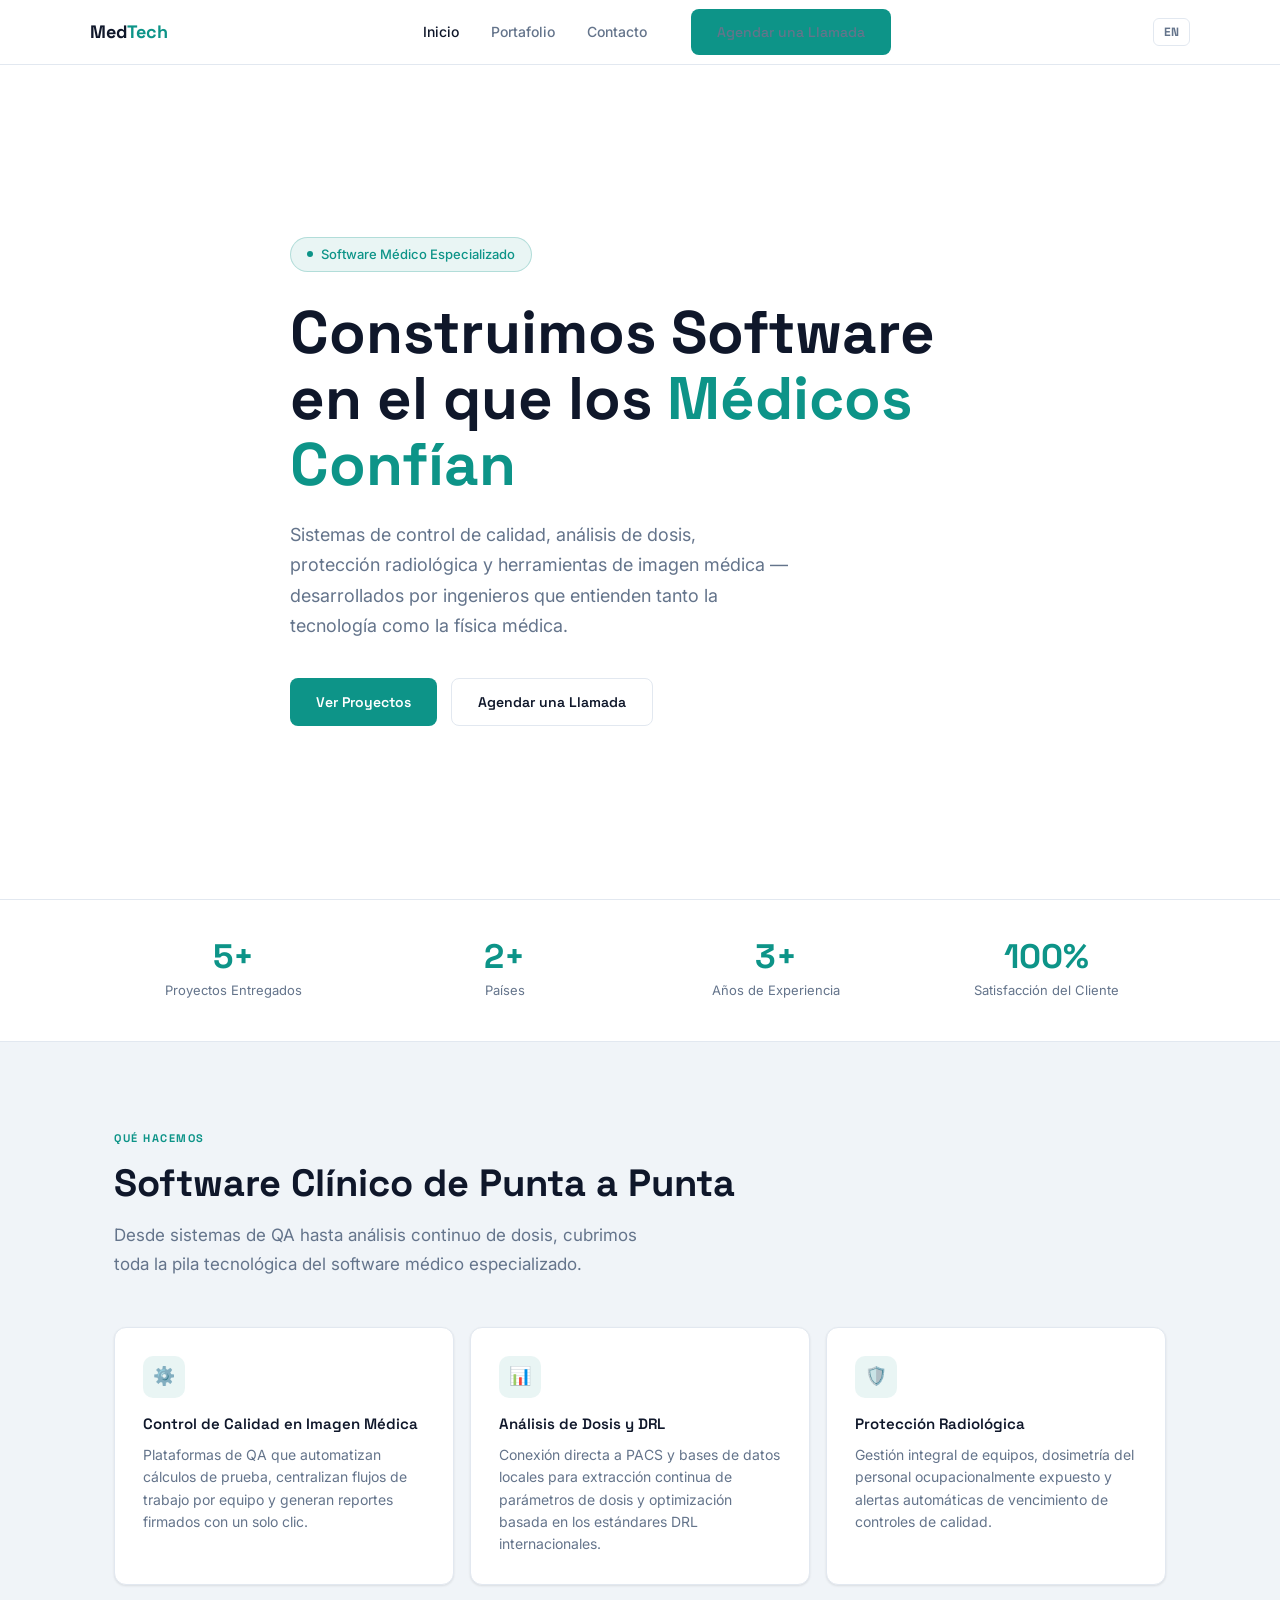
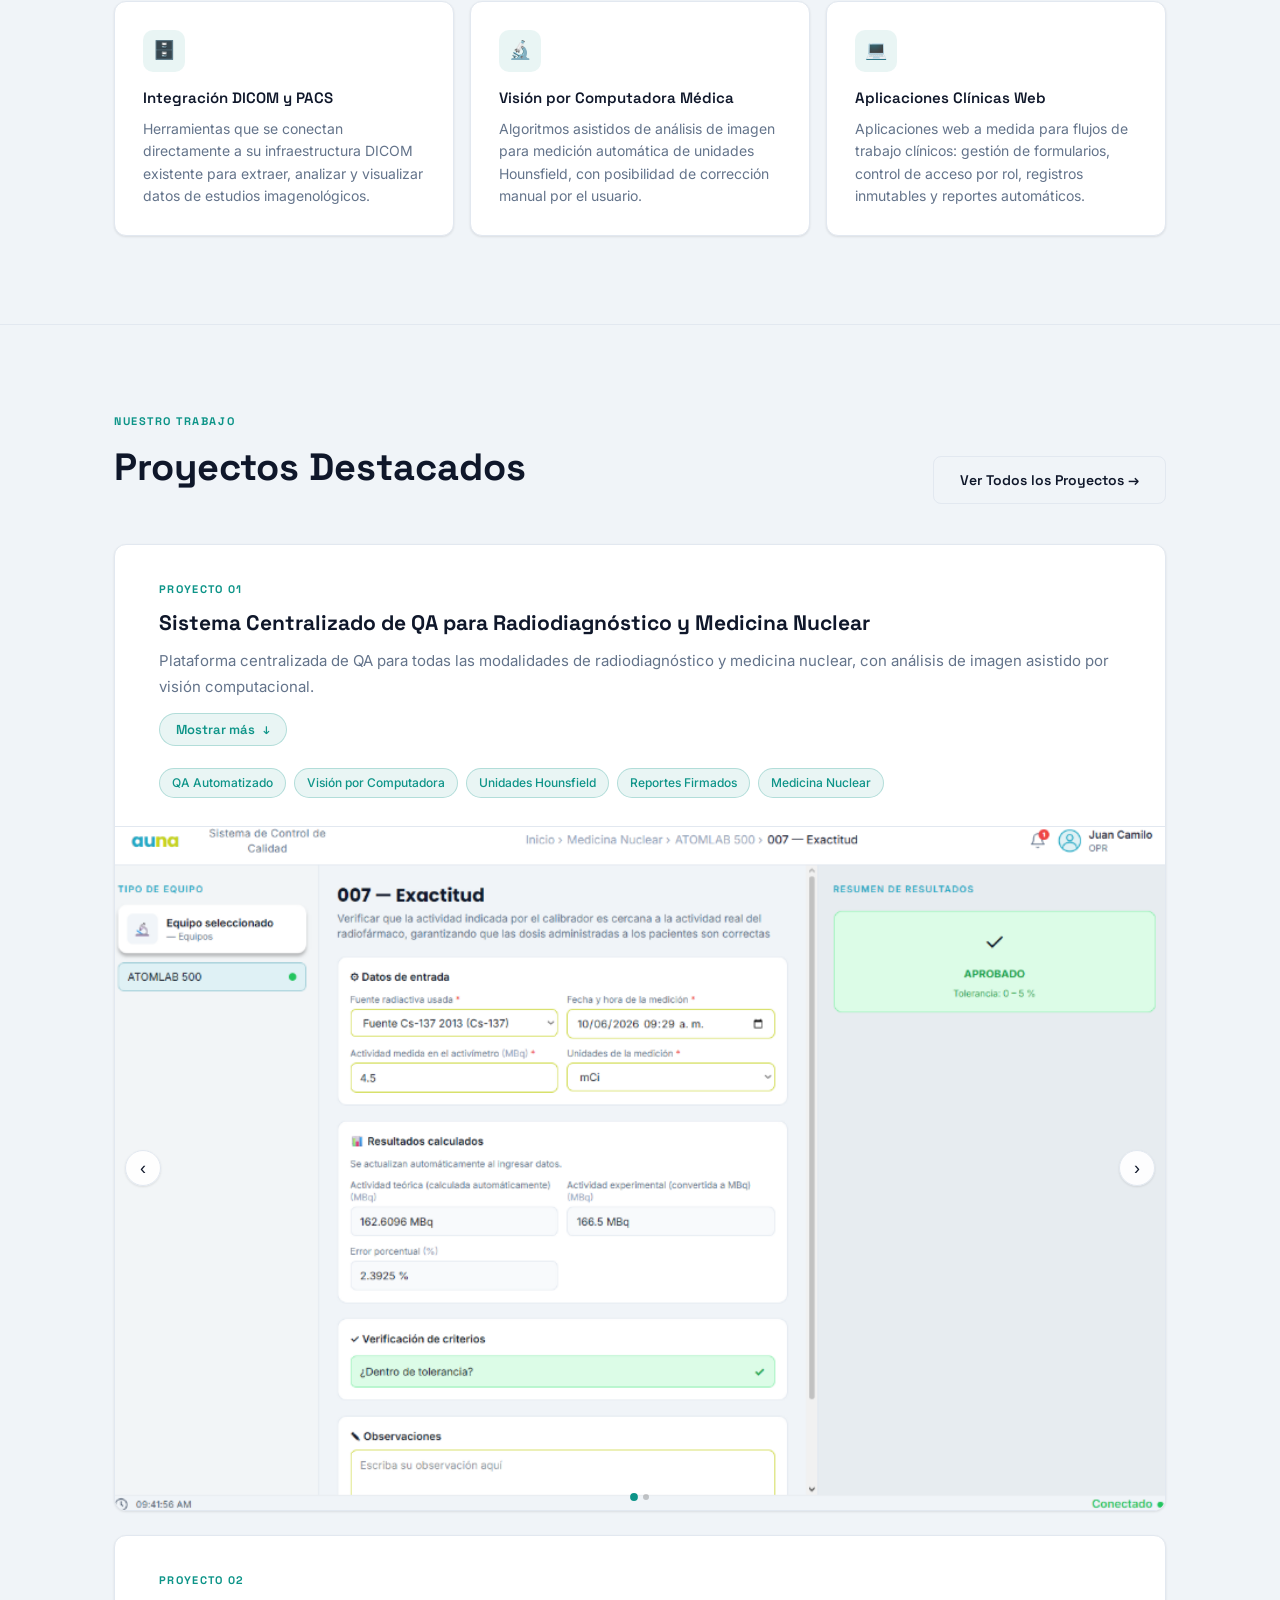
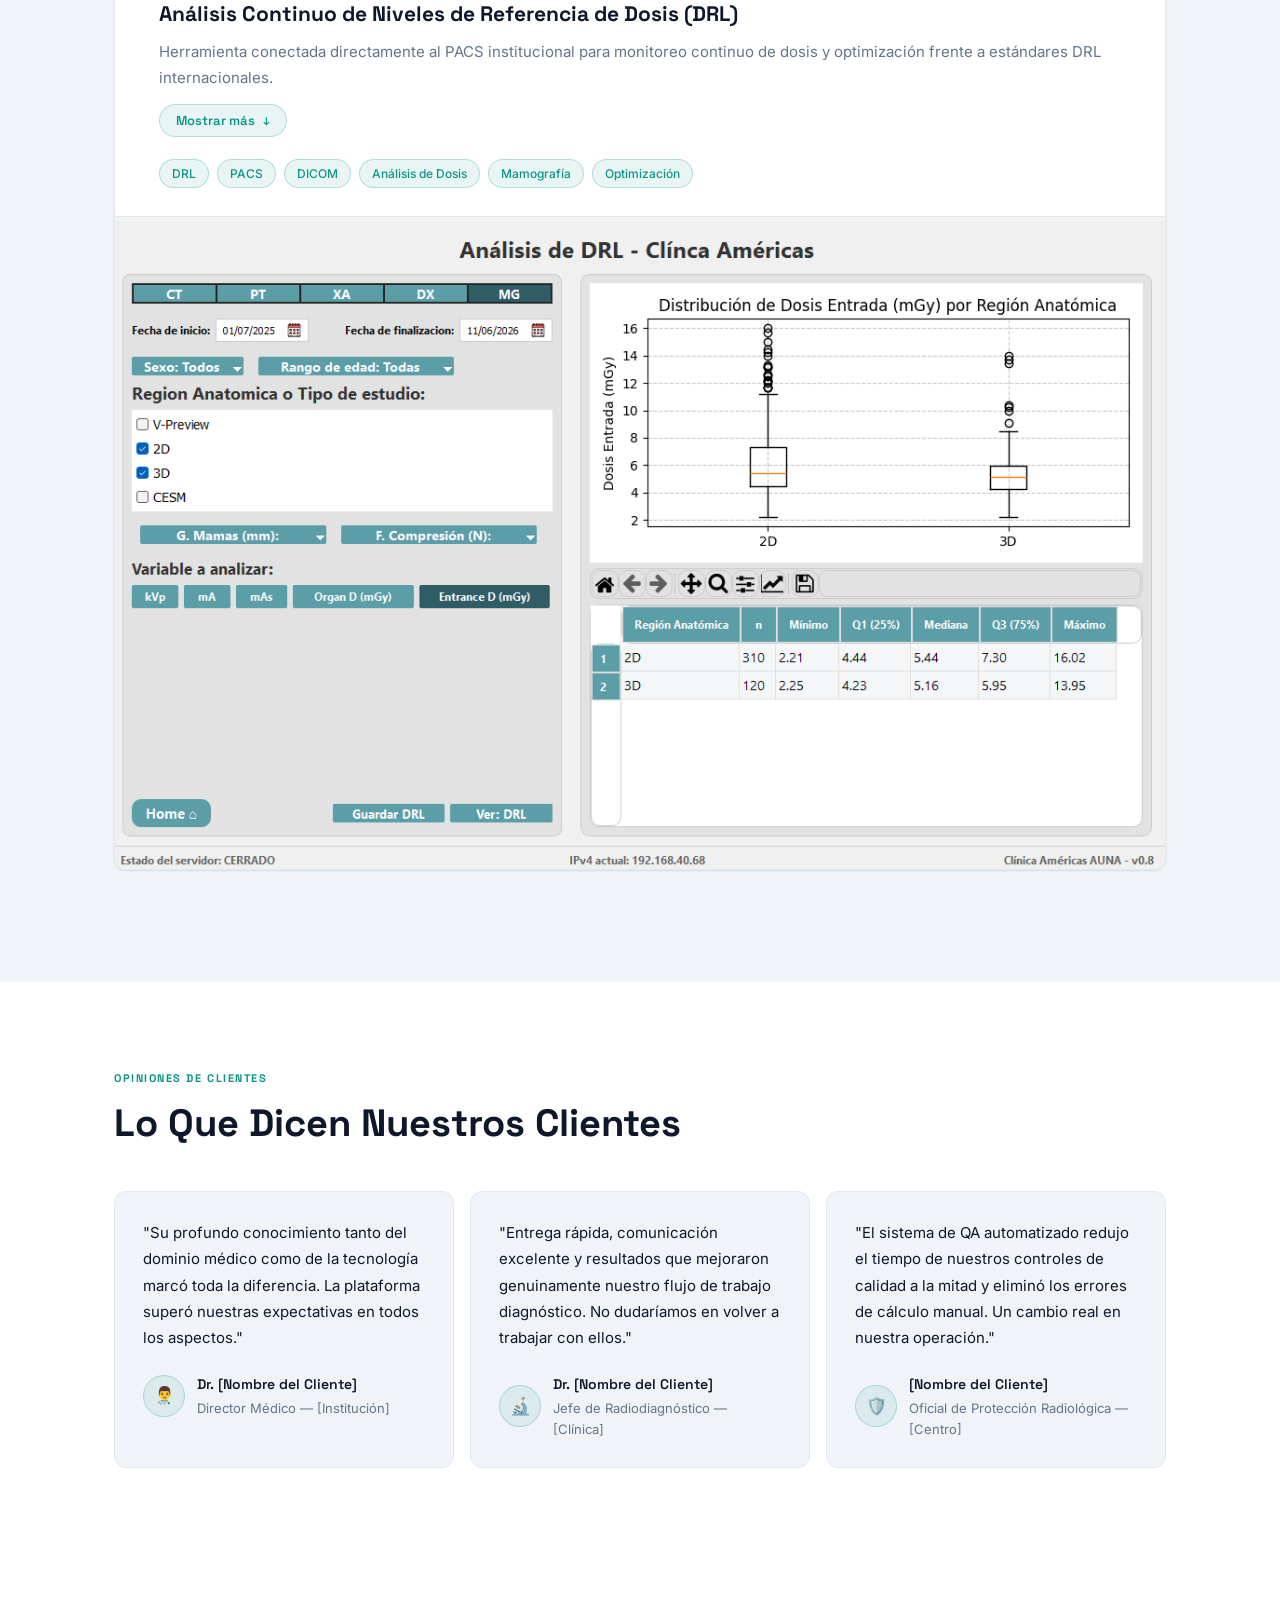
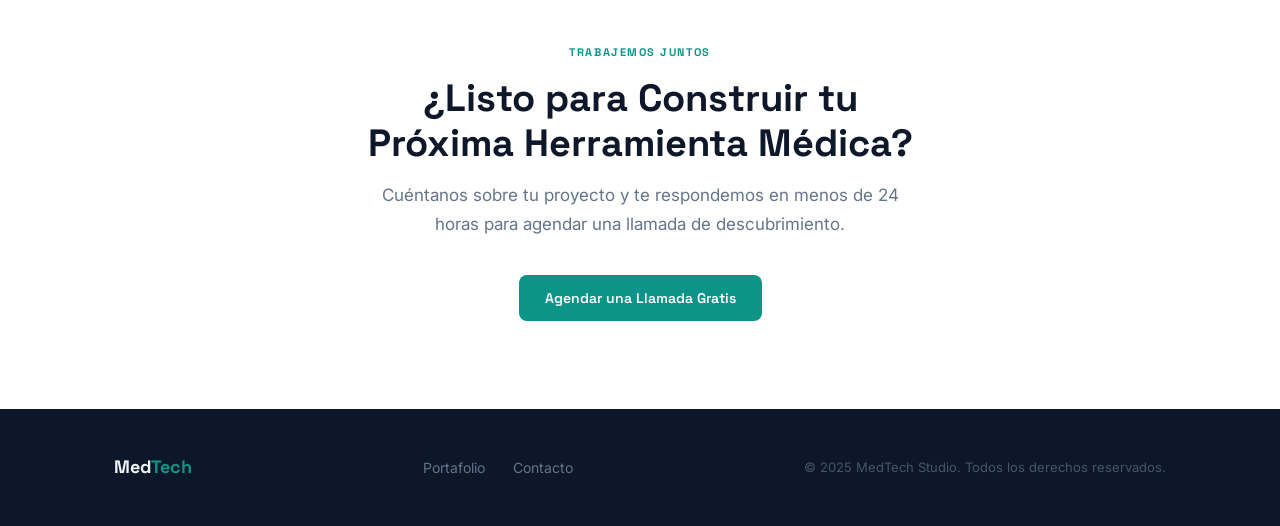
==== index.html @ e576595a "cambio de color" ====
<!DOCTYPE html>
<html lang="es">
<head>
  <meta charset="UTF-8" />
  <meta name="viewport" content="width=device-width, initial-scale=1.0" />
  <title>MedTech Studio — Software Médico Especializado</title>
  <meta name="description" content="Sistemas de QA, análisis de dosis, protección radiológica y herramientas de imagen médica a medida." />
  <link rel="stylesheet" href="css/styles.css" />
</head>
<body data-page="page.index.title">

  <!-- NAV -->
  <nav class="nav" id="nav">
    <div class="nav-inner">
      <a class="nav-logo" href="index.html">Med<span>Tech</span></a>
      <ul class="nav-links" id="navLinks">
        <li><a href="index.html" class="active" data-i18n="nav.home">Inicio</a></li>
        <li><a href="portfolio.html" data-i18n="nav.portfolio">Portafolio</a></li>
        <li><a href="contact.html" data-i18n="nav.contact">Contacto</a></li>
        <li class="nav-cta"><a href="contact.html" class="btn btn-primary" data-i18n="nav.cta">Agendar una Llamada</a></li>
      </ul>
      <button class="lang-toggle" id="langToggle">EN</button>
      <button class="hamburger" id="hamburger" aria-label="Toggle menu">
        <span></span><span></span><span></span>
      </button>
    </div>
  </nav>

  <!-- HERO -->
  <section class="hero">


    <div class="container">
      <div class="hero-content">
        <div class="hero-eyebrow" data-i18n="hero.eyebrow">Software Médico Especializado</div>
        <h1 data-i18n-html="hero.title">Construimos Software<br>en el que los <em>Médicos Confían</em></h1>
        <p class="hero-sub" data-i18n="hero.sub">Sistemas de control de calidad, análisis de dosis, protección radiológica y herramientas de imagen médica — desarrollados por ingenieros que entienden tanto la tecnología como la física médica.</p>
        <div class="hero-actions">
          <a href="portfolio.html" class="btn btn-primary" data-i18n="hero.btn1">Ver Proyectos</a>
          <a href="contact.html" class="btn btn-ghost" data-i18n="hero.btn2">Agendar una Llamada</a>
        </div>
      </div>
    </div>
  </section>

  <!-- STATS -->
  <div class="stats-bar">
    <div class="container">
      <div class="stats-grid">
        <div>
          <div class="stat-number">5+</div>
          <div class="stat-label" data-i18n="stats.projects.label">Proyectos Entregados</div>
        </div>
        <div>
          <div class="stat-number">2+</div>
          <div class="stat-label" data-i18n="stats.countries.label">Países</div>
        </div>
        <div>
          <div class="stat-number">3+</div>
          <div class="stat-label" data-i18n="stats.experience.label">Años de Experiencia</div>
        </div>
        <div>
          <div class="stat-number">100%</div>
          <div class="stat-label" data-i18n="stats.satisfaction.label">Satisfacción del Cliente</div>
        </div>
      </div>
    </div>
  </div>

  <!-- EXPERTISE -->
  <section class="section">
    <div class="container">
      <div class="section-label" data-i18n="expertise.label">Qué Hacemos</div>
      <h2 class="section-title" data-i18n="expertise.title">Software Clínico de Punta a Punta</h2>
      <p class="section-sub" data-i18n="expertise.sub">Desde sistemas de QA hasta análisis continuo de dosis, cubrimos toda la pila tecnológica del software médico especializado.</p>

      <div class="expertise-grid">
        <div class="expertise-card">
          <div class="expertise-icon">⚙️</div>
          <h3 data-i18n="exp1.title">Control de Calidad en Imagen Médica</h3>
          <p data-i18n="exp1.desc">Plataformas de QA que automatizan cálculos de prueba, centralizan flujos de trabajo por equipo y generan reportes firmados con un solo clic.</p>
        </div>
        <div class="expertise-card">
          <div class="expertise-icon">📊</div>
          <h3 data-i18n="exp2.title">Análisis de Dosis y DRL</h3>
          <p data-i18n="exp2.desc">Conexión directa a PACS y bases de datos locales para extracción continua de parámetros de dosis y optimización basada en los estándares DRL internacionales.</p>
        </div>
        <div class="expertise-card">
          <div class="expertise-icon">🛡️</div>
          <h3 data-i18n="exp3.title">Protección Radiológica</h3>
          <p data-i18n="exp3.desc">Gestión integral de equipos, dosimetría del personal ocupacionalmente expuesto y alertas automáticas de vencimiento de controles de calidad.</p>
        </div>
        <div class="expertise-card">
          <div class="expertise-icon">🗄️</div>
          <h3 data-i18n="exp4.title">Integración DICOM y PACS</h3>
          <p data-i18n="exp4.desc">Herramientas que se conectan directamente a su infraestructura DICOM existente para extraer, analizar y visualizar datos de estudios imagenológicos.</p>
        </div>
        <div class="expertise-card">
          <div class="expertise-icon">🔬</div>
          <h3 data-i18n="exp5.title">Visión por Computadora Médica</h3>
          <p data-i18n="exp5.desc">Algoritmos asistidos de análisis de imagen para medición automática de unidades Hounsfield, con posibilidad de corrección manual por el usuario.</p>
        </div>
        <div class="expertise-card">
          <div class="expertise-icon">💻</div>
          <h3 data-i18n="exp6.title">Aplicaciones Clínicas Web</h3>
          <p data-i18n="exp6.desc">Aplicaciones web a medida para flujos de trabajo clínicos: gestión de formularios, control de acceso por rol, registros inmutables y reportes automáticos.</p>
        </div>
      </div>
    </div>
  </section>

  <hr class="divider" />

  <!-- FEATURED PROJECTS -->
  <section class="section">
    <div class="container">
      <div class="projects-header">
        <div>
          <div class="section-label" data-i18n="projects.label">Nuestro Trabajo</div>
          <h2 class="section-title" data-i18n="projects.title">Proyectos Destacados</h2>
        </div>
        <a href="portfolio.html" class="btn btn-ghost" data-i18n="projects.viewAll">Ver Todos los Proyectos →</a>
      </div>

      <!-- Project 1 -->
      <div class="project-card">
        <div class="project-header">
          <div class="project-num" data-i18n="p1.num">PROYECTO 01</div>
          <h3 data-i18n="p1.title">Sistema Centralizado de QA para Radiodiagnóstico y Medicina Nuclear</h3>
          <p data-i18n="p1.short">Plataforma centralizada de QA para todas las modalidades de radiodiagnóstico y medicina nuclear.</p>
          <div class="project-expand" id="exp-h1">
            <ul class="project-bullets" data-i18n-bullets="p1.bullets"></ul>
          </div>
          <button class="expand-btn" onclick="toggleExpand('exp-h1', this)">
            <span class="btn-text">Mostrar más</span>
            <span class="arrow">↓</span>
          </button>
          <div class="project-tags" data-i18n-tags="p1.tags"></div>
        </div>
        <div class="project-img slider" id="slider-h1" data-current="0">
          <div class="slider-track">
            <img src="img/p1-a.png" alt="Sistema QA - Vista principal" />
            <img src="img/p1-b.png" alt="Sistema QA - Análisis de imagen" />
          </div>
          <button class="slider-btn slider-prev" onclick="slideMove('slider-h1', -1)">&#8249;</button>
          <button class="slider-btn slider-next" onclick="slideMove('slider-h1',  1)">&#8250;</button>
          <div class="slider-dots">
            <span class="slider-dot active" data-index="0"></span>
            <span class="slider-dot" data-index="1"></span>
          </div>
        </div>
      </div>

      <!-- Project 2 -->
      <div class="project-card">
        <div class="project-header">
          <div class="project-num" data-i18n="p2.num">PROYECTO 02</div>
          <h3 data-i18n="p2.title">Análisis Continuo de Niveles de Referencia de Dosis (DRL)</h3>
          <p data-i18n="p2.short">Herramienta conectada al PACS institucional para monitoreo continuo de dosis y optimización frente a estándares DRL internacionales.</p>
          <div class="project-expand" id="exp-h2">
            <ul class="project-bullets" data-i18n-bullets="p2.bullets"></ul>
          </div>
          <button class="expand-btn" onclick="toggleExpand('exp-h2', this)">
            <span class="btn-text">Mostrar más</span>
            <span class="arrow">↓</span>
          </button>
          <div class="project-tags" data-i18n-tags="p2.tags"></div>
        </div>
        <div class="project-img">
          <img src="img/p2-a.png" alt="Análisis DRL" />
        </div>
      </div>

    </div>
  </section>

  <!-- TESTIMONIALS -->
  <section class="section testimonials">
    <div class="container">
      <div class="section-label" data-i18n="testimonials.label">Opiniones de Clientes</div>
      <h2 class="section-title" data-i18n="testimonials.title">Lo Que Dicen Nuestros Clientes</h2>

      <div class="testimonials-grid">
        <div class="testimonial-card">
          <p class="testimonial-quote" data-i18n="t1.quote">"Su profundo conocimiento tanto del dominio médico como de la tecnología marcó toda la diferencia."</p>
          <div class="testimonial-author">
            <div class="author-avatar">👨‍⚕️</div>
            <div>
              <div class="author-name" data-i18n="t1.name">Dr. [Nombre del Cliente]</div>
              <div class="author-role" data-i18n="t1.role">Director Médico — [Institución]</div>
            </div>
          </div>
        </div>
        <div class="testimonial-card">
          <p class="testimonial-quote" data-i18n="t2.quote">"Entrega rápida, comunicación excelente y resultados que mejoraron genuinamente nuestro flujo de trabajo."</p>
          <div class="testimonial-author">
            <div class="author-avatar">🔬</div>
            <div>
              <div class="author-name" data-i18n="t2.name">Dr. [Nombre del Cliente]</div>
              <div class="author-role" data-i18n="t2.role">Jefe de Radiodiagnóstico — [Clínica]</div>
            </div>
          </div>
        </div>
        <div class="testimonial-card">
          <p class="testimonial-quote" data-i18n="t3.quote">"El sistema de QA automatizado redujo el tiempo de nuestros controles de calidad a la mitad."</p>
          <div class="testimonial-author">
            <div class="author-avatar">🛡️</div>
            <div>
              <div class="author-name" data-i18n="t3.name">[Nombre del Cliente]</div>
              <div class="author-role" data-i18n="t3.role">Oficial de Protección Radiológica — [Centro]</div>
            </div>
          </div>
        </div>
      </div>
    </div>
  </section>

  <!-- CTA -->
  <section class="section cta-section">
    <div class="container">
      <div class="section-label" data-i18n="cta.label">Trabajemos Juntos</div>
      <h2 class="section-title" data-i18n="cta.title">¿Listo para Construir tu Próxima Herramienta Médica?</h2>
      <p class="section-sub" data-i18n="cta.sub">Cuéntanos sobre tu proyecto y te respondemos en menos de 24 horas.</p>
      <a href="contact.html" class="btn btn-primary" data-i18n="cta.btn">Agendar una Llamada Gratis</a>
    </div>
  </section>

  <!-- FOOTER -->
  <footer class="footer">
    <div class="container">
      <div class="footer-inner">
        <span class="nav-logo">Med<span style="color:var(--accent)">Tech</span></span>
        <ul class="footer-links">
          <li><a href="portfolio.html" data-i18n="nav.portfolio">Portafolio</a></li>
          <li><a href="contact.html" data-i18n="nav.contact">Contacto</a></li>
        </ul>
        <p class="footer-copy" data-i18n="footer.copy">© 2025 MedTech Studio. Todos los derechos reservados.</p>
      </div>
    </div>
  </footer>

  <script src="js/translations.js"></script>
  <script src="js/main.js"></script>
</body>
</html>
---- css/styles.css ----
@import url('https://fonts.googleapis.com/css2?family=Space+Grotesk:wght@400;500;600;700&family=Inter:wght@400;500&display=swap');

:root {
  --bg:           #F0F4F8;
  --bg-card:      #FFFFFF;
  --border:       #E2E8F0;
  --accent:       #0D9488;
  --accent-hover: #0F766E;
  --accent-dim:   rgba(13, 148, 136, 0.09);
  --accent-bdr:   rgba(13, 148, 136, 0.25);
  --text:         #0F172A;
  --muted:        #64748B;
  --white:        #FFFFFF;
  --font-display: 'Space Grotesk', sans-serif;
  --font-body:    'Inter', sans-serif;
  --radius:       12px;
  --transition:   0.22s ease;
  --shadow-sm:    0 1px 3px rgba(0,0,0,0.06), 0 1px 2px rgba(0,0,0,0.04);
  --shadow:       0 4px 16px rgba(0,0,0,0.08);
}

*, *::before, *::after { box-sizing: border-box; margin: 0; padding: 0; }
html { scroll-behavior: smooth; }
body { background: var(--bg); color: var(--text); font-family: var(--font-body); font-size: 16px; line-height: 1.6; -webkit-font-smoothing: antialiased; }
img { max-width: 100%; display: block; }
a { color: inherit; text-decoration: none; }

.container { max-width: 1100px; margin: 0 auto; padding: 0 24px; }
.section { padding: 88px 0; }
.section-label { font-family: var(--font-display); font-size: 11px; font-weight: 700; letter-spacing: 0.14em; text-transform: uppercase; color: var(--accent); margin-bottom: 14px; }
.section-title { font-family: var(--font-display); font-size: clamp(26px, 4vw, 38px); font-weight: 700; line-height: 1.2; margin-bottom: 14px; color: var(--text); }
.section-sub { color: var(--muted); font-size: 17px; max-width: 560px; line-height: 1.7; }
.divider { border: none; border-top: 1px solid var(--border); }

.btn { display: inline-flex; align-items: center; gap: 8px; padding: 12px 26px; border-radius: 8px; font-family: var(--font-display); font-size: 14px; font-weight: 600; cursor: pointer; transition: var(--transition); border: none; }
.btn-primary { background: var(--accent); color: #fff; }
.btn-primary:hover { background: var(--accent-hover); }
.btn-ghost { background: transparent; color: var(--text); border: 1.5px solid var(--border); }
.btn-ghost:hover { border-color: var(--accent); color: var(--accent); }

.nav { position: fixed; top: 0; left: 0; right: 0; z-index: 100; background: rgba(255,255,255,0.97); border-bottom: 1px solid var(--border); backdrop-filter: blur(8px); padding: 0 24px; }
.nav-inner { max-width: 1100px; margin: 0 auto; display: flex; align-items: center; justify-content: space-between; height: 64px; }
.nav-logo { font-family: var(--font-display); font-size: 18px; font-weight: 700; color: var(--text); }
.nav-logo span { color: var(--accent); }
.nav-links { display: flex; align-items: center; gap: 32px; list-style: none; }
.nav-links a { font-size: 14px; font-weight: 500; color: var(--muted); transition: var(--transition); }
.nav-links a:hover, .nav-links a.active { color: var(--text); }
.nav-cta { margin-left: 12px; }

.lang-toggle { background: transparent; border: 1.5px solid var(--border); color: var(--muted); padding: 5px 10px; border-radius: 6px; font-family: var(--font-display); font-size: 12px; font-weight: 700; cursor: pointer; transition: var(--transition); margin-left: 8px; }
.lang-toggle:hover { border-color: var(--accent); color: var(--accent); }

.hamburger { display: none; flex-direction: column; gap: 5px; background: none; border: none; cursor: pointer; padding: 4px; }
.hamburger span { display: block; width: 24px; height: 2px; background: var(--text); border-radius: 2px; transition: var(--transition); }

.hero { min-height: 100vh; display: flex; align-items: center; background: var(--white); padding-top: 64px; border-bottom: 1px solid var(--border); }
.hero-content { max-width: 700px; }
.hero-eyebrow { display: inline-flex; align-items: center; gap: 8px; background: var(--accent-dim); border: 1px solid var(--accent-bdr); border-radius: 100px; padding: 6px 16px; font-size: 13px; font-weight: 500; color: var(--accent); margin-bottom: 28px; }
.hero-eyebrow::before { content: ''; width: 6px; height: 6px; background: var(--accent); border-radius: 50%; }
.hero h1 { font-family: var(--font-display); font-size: clamp(36px, 5.5vw, 60px); font-weight: 700; line-height: 1.1; margin-bottom: 22px; color: var(--text); }
.hero h1 em { font-style: normal; color: var(--accent); }
.hero-sub { font-size: 18px; color: var(--muted); margin-bottom: 36px; max-width: 500px; line-height: 1.7; }
.hero-actions { display: flex; gap: 14px; flex-wrap: wrap; }

.stats-bar { background: var(--white); border-bottom: 1px solid var(--border); padding: 40px 0; }
.stats-grid { display: grid; grid-template-columns: repeat(auto-fit, minmax(160px, 1fr)); gap: 32px; text-align: center; }
.stat-number { font-family: var(--font-display); font-size: 34px; font-weight: 700; color: var(--accent); line-height: 1; margin-bottom: 6px; }
.stat-label { font-size: 13px; color: var(--muted); }

.expertise-grid { display: grid; grid-template-columns: repeat(auto-fit, minmax(256px, 1fr)); gap: 16px; margin-top: 48px; }
.expertise-card { background: var(--bg-card); border: 1px solid var(--border); border-radius: var(--radius); padding: 28px; box-shadow: var(--shadow-sm); transition: var(--transition); }
.expertise-card:hover { box-shadow: var(--shadow); transform: translateY(-2px); }
.expertise-icon { width: 42px; height: 42px; background: var(--accent-dim); border-radius: 10px; display: flex; align-items: center; justify-content: center; font-size: 18px; margin-bottom: 14px; }
.expertise-card h3 { font-family: var(--font-display); font-size: 15px; font-weight: 600; margin-bottom: 8px; color: var(--text); }
.expertise-card p { font-size: 14px; color: var(--muted); line-height: 1.6; }

.projects-header { display: flex; justify-content: space-between; align-items: flex-end; margin-bottom: 40px; gap: 24px; flex-wrap: wrap; }

.project-card { background: var(--bg-card); border: 1px solid var(--border); border-radius: var(--radius); overflow: hidden; margin-bottom: 24px; display: flex; flex-direction: column; box-shadow: var(--shadow-sm); transition: box-shadow var(--transition); }
.project-card:hover { box-shadow: var(--shadow); }
.project-header { padding: 36px 44px 28px; }
.project-num { font-family: var(--font-display); font-size: 11px; font-weight: 700; letter-spacing: 0.12em; text-transform: uppercase; color: var(--accent); margin-bottom: 10px; }
.project-header h3 { font-family: var(--font-display); font-size: 21px; font-weight: 700; margin-bottom: 12px; line-height: 1.3; color: var(--text); }
.project-header > p { color: var(--muted); font-size: 15px; line-height: 1.7; }

.project-expand { max-height: 0; overflow: hidden; transition: max-height 0.45s ease; }
.project-expand.open { max-height: 700px; }
.project-bullets { list-style: none; padding: 0; margin: 14px 0 6px; }
.project-bullets li { display: flex; gap: 12px; align-items: flex-start; font-size: 14px; color: var(--muted); padding: 9px 0; border-bottom: 1px solid var(--border); line-height: 1.55; }
.project-bullets li:last-child { border-bottom: none; }
.project-bullets li::before { content: '→'; color: var(--accent); flex-shrink: 0; margin-top: 2px; font-size: 12px; }
.expand-btn { display: inline-flex; align-items: center; gap: 8px; background: var(--accent-dim); border: 1px solid var(--accent-bdr); color: var(--accent); font-family: var(--font-display); font-size: 13px; font-weight: 600; cursor: pointer; padding: 7px 16px; border-radius: 100px; margin: 14px 0 18px; transition: var(--transition); }
.expand-btn:hover { background: rgba(13,148,136,0.15); border-color: rgba(13,148,136,0.4); }
.expand-btn .arrow { display: inline-block; transition: transform 0.3s ease; font-size: 11px; }
.expand-btn.open .arrow { transform: rotate(180deg); }

.project-img { width: 100%; background: var(--bg); border-top: 1px solid var(--border); overflow: hidden; position: relative; }
.project-img > img { width: 100%; height: auto; display: block; object-fit: contain; }

.project-tags { display: flex; flex-wrap: wrap; gap: 8px; margin-top: 4px; }
.tag { background: var(--accent-dim); border: 1px solid var(--accent-bdr); color: var(--accent); font-size: 12px; font-weight: 500; padding: 4px 12px; border-radius: 100px; }

.testimonials { background: var(--white); }
.testimonials-grid { display: grid; grid-template-columns: repeat(auto-fit, minmax(290px, 1fr)); gap: 16px; margin-top: 44px; }
.testimonial-card { background: var(--bg); border: 1px solid var(--border); border-radius: var(--radius); padding: 28px; }
.testimonial-quote { font-size: 15px; color: var(--text); line-height: 1.75; margin-bottom: 22px; }
.testimonial-author { display: flex; align-items: center; gap: 12px; }
.author-avatar { width: 42px; height: 42px; border-radius: 50%; background: var(--accent-dim); border: 1px solid var(--accent-bdr); display: flex; align-items: center; justify-content: center; font-size: 17px; flex-shrink: 0; }
.author-name { font-family: var(--font-display); font-size: 14px; font-weight: 600; color: var(--text); margin-bottom: 2px; }
.author-role { font-size: 13px; color: var(--muted); }

.cta-section { text-align: center; background: var(--white); }
.cta-section .section-title { max-width: 580px; margin: 0 auto 14px; }
.cta-section .section-sub { margin: 0 auto 36px; }

.page-hero { background: var(--white); padding: 128px 0 60px; border-bottom: 1px solid var(--border); }

.footer { background: #0C1829; padding: 44px 0; }
.footer-inner { display: flex; justify-content: space-between; align-items: center; flex-wrap: wrap; gap: 16px; }
.footer .nav-logo { color: #F1F5F9; }
.footer .nav-logo span { color: #2DD4BF; }
.footer-links { display: flex; gap: 28px; list-style: none; }
.footer-links a { font-size: 14px; color: #64748B; transition: var(--transition); }
.footer-links a:hover { color: #CBD5E1; }
.footer-copy { font-size: 13px; color: #475569; }

.contact-grid { display: grid; grid-template-columns: 1fr 1fr; gap: 64px; align-items: start; margin-top: 56px; }
.contact-info h2 { font-family: var(--font-display); font-size: 24px; font-weight: 700; margin-bottom: 12px; color: var(--text); }
.contact-info p { color: var(--muted); line-height: 1.75; margin-bottom: 36px; }
.contact-detail { display: flex; align-items: center; gap: 14px; margin-bottom: 18px; }
.contact-detail-icon { width: 40px; height: 40px; background: var(--accent-dim); border-radius: 8px; display: flex; align-items: center; justify-content: center; font-size: 17px; flex-shrink: 0; }
.contact-detail-text small { display: block; font-size: 12px; color: var(--muted); }
.contact-detail-text span { font-size: 15px; color: var(--text); }
.contact-form { background: var(--bg-card); border: 1px solid var(--border); border-radius: var(--radius); padding: 36px; box-shadow: var(--shadow-sm); }
.form-group { margin-bottom: 20px; }
.form-group label { display: block; font-size: 13px; font-weight: 500; color: var(--muted); margin-bottom: 6px; }
.form-group input, .form-group textarea, .form-group select { width: 100%; background: var(--bg); border: 1.5px solid var(--border); border-radius: 8px; padding: 10px 14px; color: var(--text); font-family: var(--font-body); font-size: 15px; outline: none; transition: var(--transition); }
.form-group input:focus, .form-group textarea:focus, .form-group select:focus { border-color: var(--accent); background: var(--white); box-shadow: 0 0 0 3px rgba(13,148,136,0.1); }
.form-group textarea { resize: vertical; min-height: 120px; }

.slider { position: relative; overflow: hidden; }
.slider-track { display: flex; transition: transform 0.4s ease; }
.slider-track img { min-width: 100%; flex-shrink: 0; width: 100%; height: auto; object-fit: contain; display: block; }
.slider-btn { position: absolute; top: 50%; transform: translateY(-50%); background: rgba(255,255,255,0.92); border: 1px solid var(--border); color: var(--text); width: 36px; height: 36px; border-radius: 50%; font-size: 18px; cursor: pointer; z-index: 2; display: flex; align-items: center; justify-content: center; transition: var(--transition); box-shadow: var(--shadow-sm); line-height: 1; padding: 0; }
.slider-btn:hover { background: var(--accent); color: #fff; border-color: var(--accent); }
.slider-prev { left: 10px; }
.slider-next { right: 10px; }
.slider-dots { position: absolute; bottom: 10px; left: 50%; transform: translateX(-50%); display: flex; gap: 6px; z-index: 2; }
.slider-dot { width: 6px; height: 6px; background: rgba(0,0,0,0.2); border-radius: 50%; cursor: pointer; transition: var(--transition); }
.slider-dot.active { background: var(--accent); transform: scale(1.3); }

@media (max-width: 768px) {
  .nav-links, .nav-cta { display: none; }
  .hamburger { display: flex; }
  .nav-links.open { display: flex; flex-direction: column; position: fixed; inset: 64px 0 0; background: var(--white); padding: 28px 24px; gap: 22px; align-items: flex-start; border-top: 1px solid var(--border); }
  .nav-links.open .nav-cta { display: flex; }
  .hero h1 { font-size: 34px; }
  .project-header { padding: 24px 20px 20px; }
  .contact-grid { grid-template-columns: 1fr; gap: 36px; }
}

@media (prefers-reduced-motion: reduce) { * { transition: none !important; } }
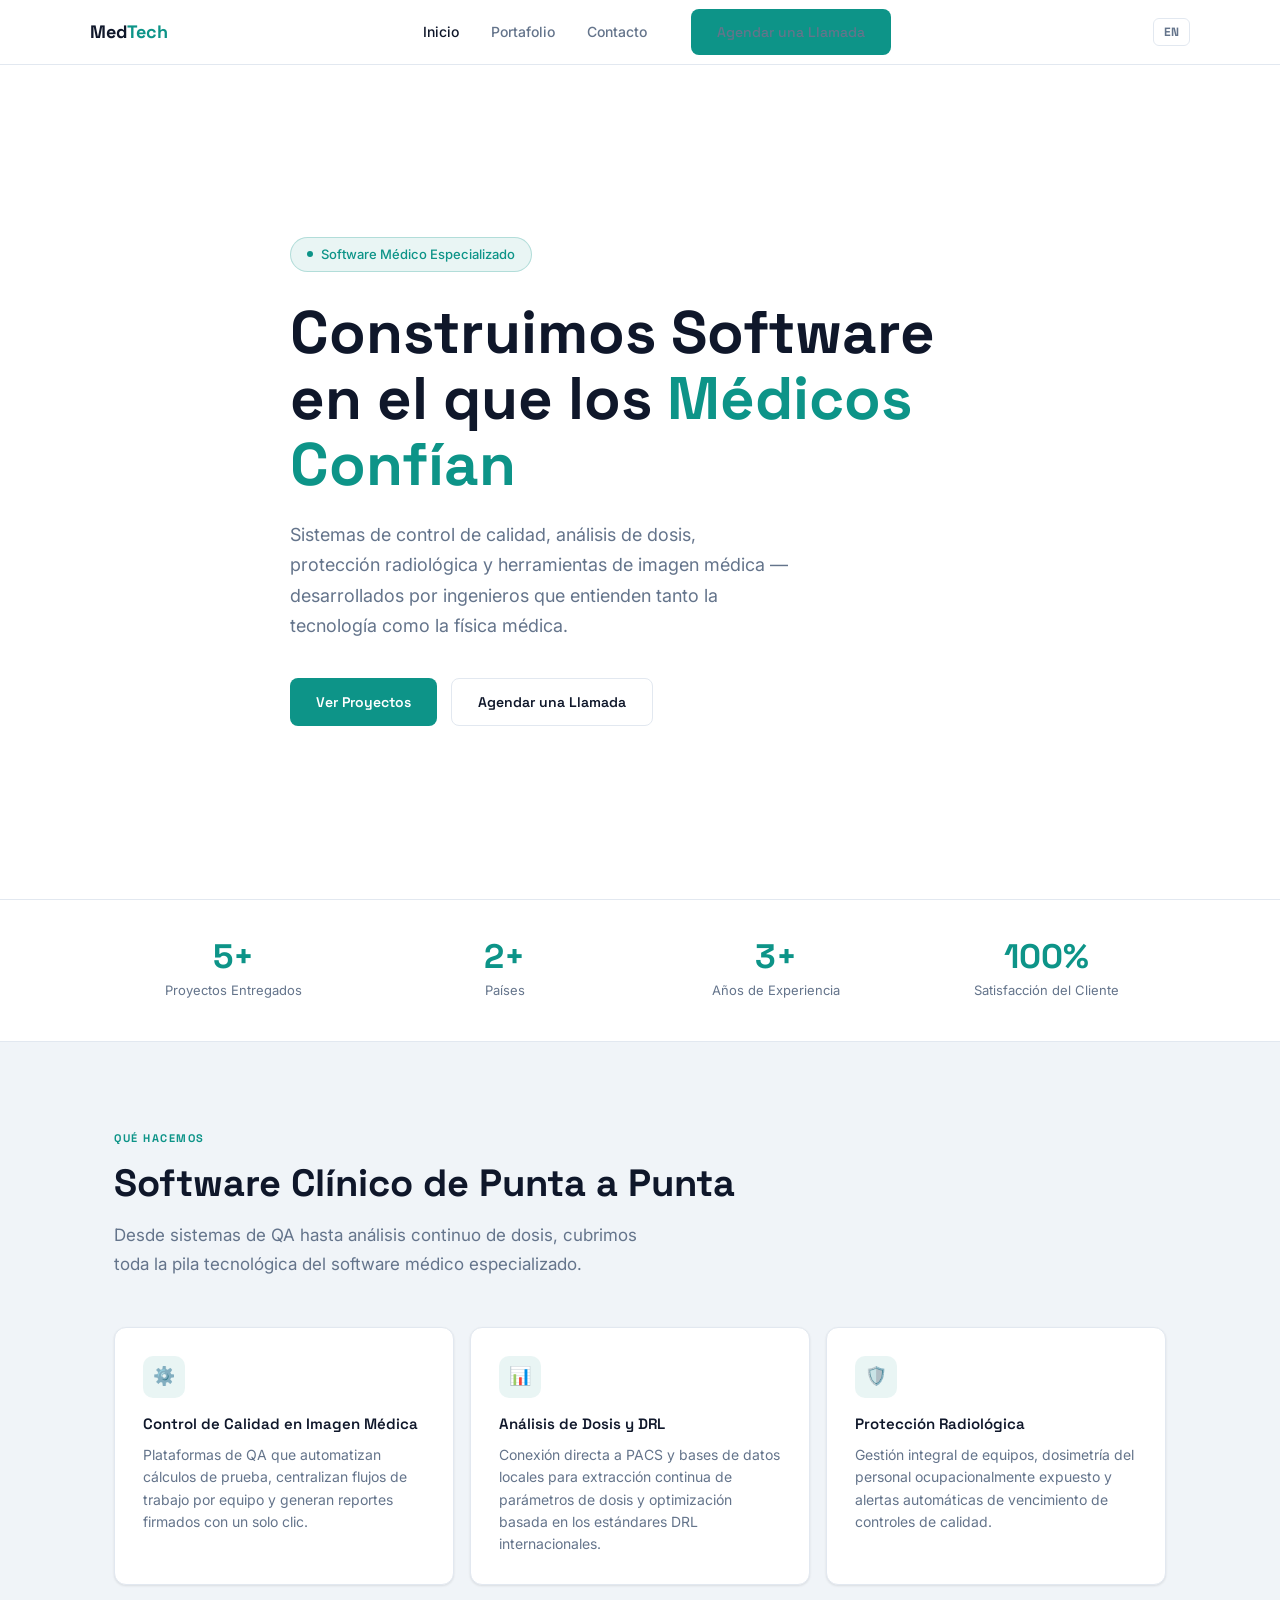
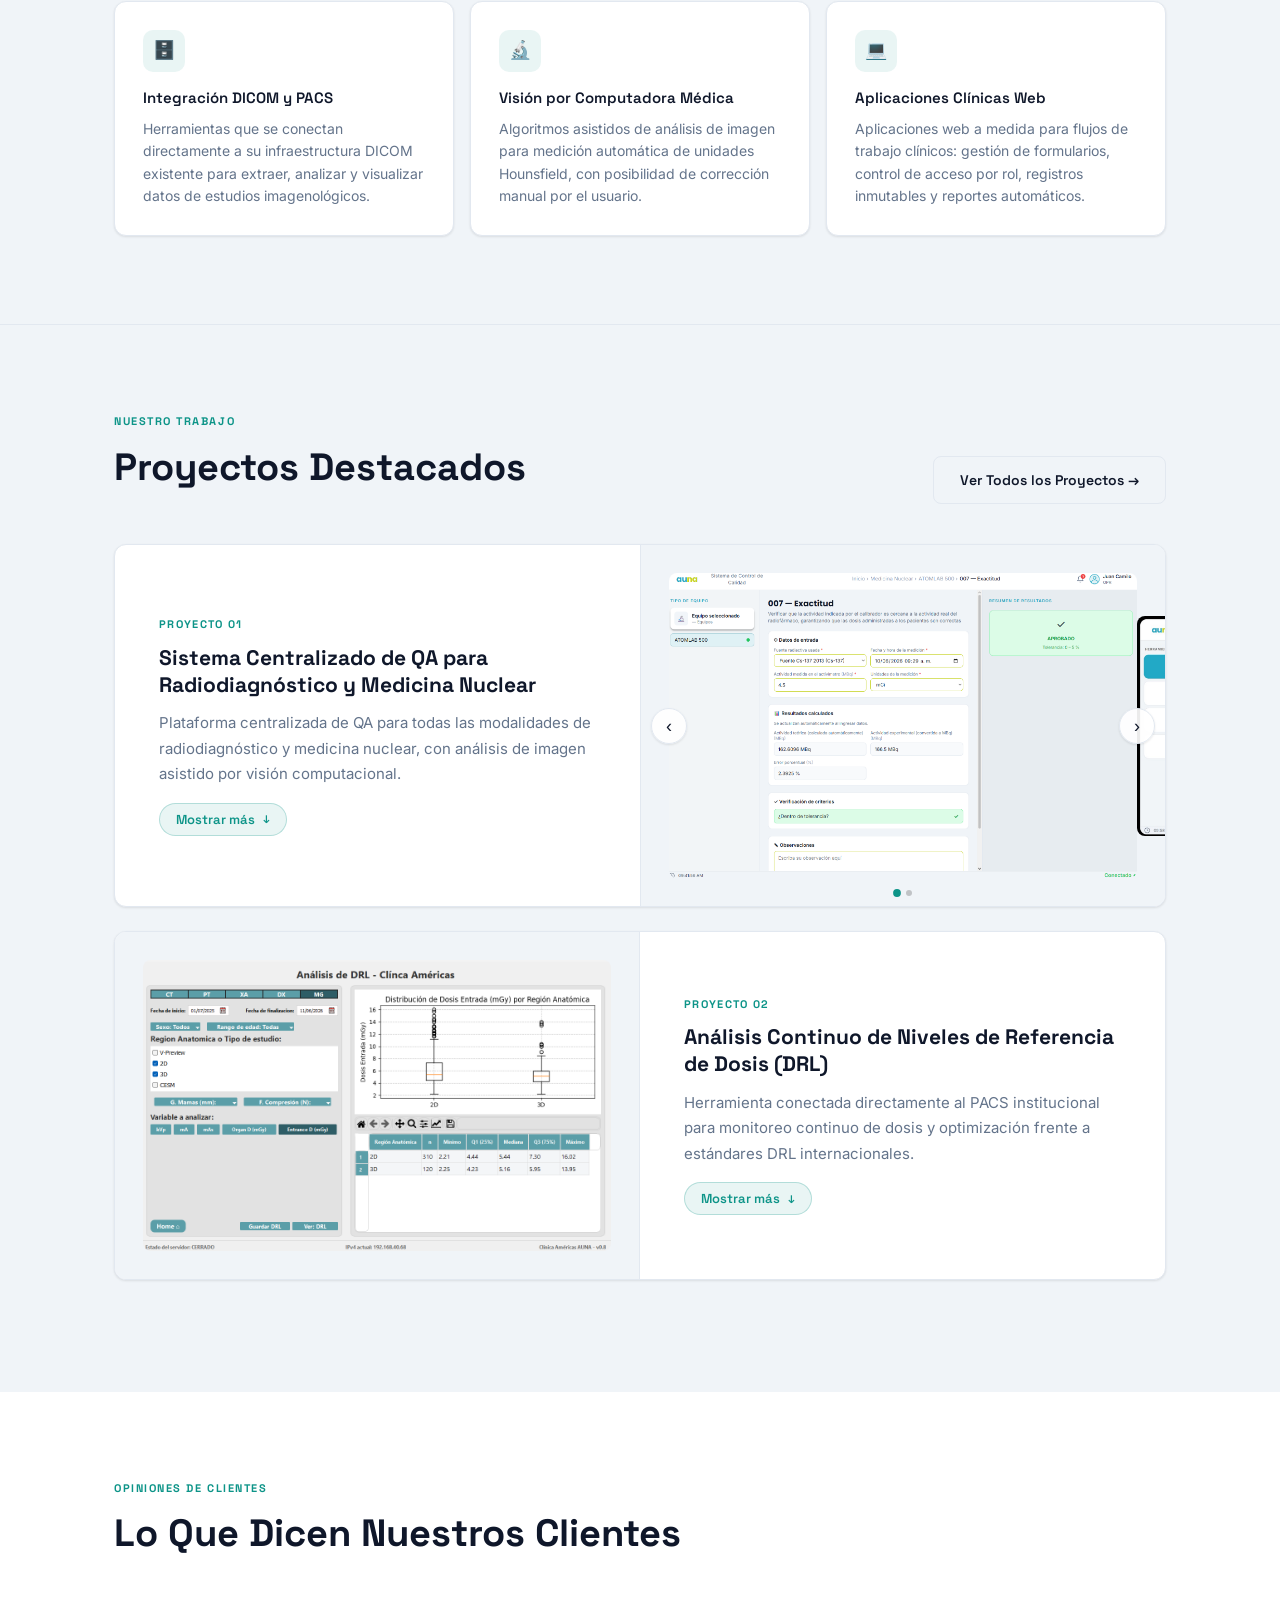
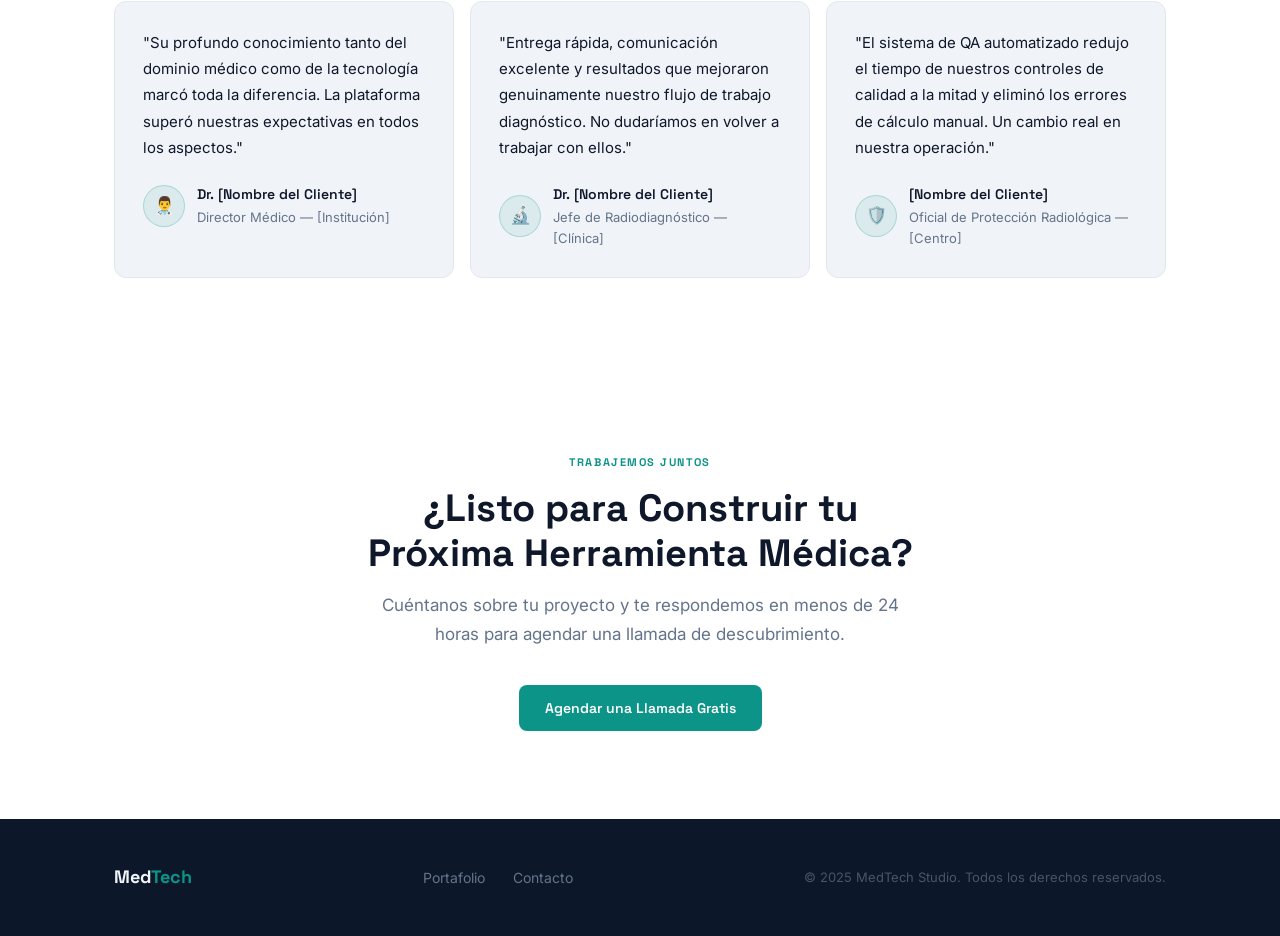
==== commit bdafc263: "alternate cards, full image contain, hide tags" ====
--- a/index.html
+++ b/index.html
@@ -152,7 +152,7 @@
       </div>
 
       <!-- Project 2 -->
-      <div class="project-card">
+      <div class="project-card reverse">
         <div class="project-header">
           <div class="project-num" data-i18n="p2.num">PROYECTO 02</div>
           <h3 data-i18n="p2.title">Análisis Continuo de Niveles de Referencia de Dosis (DRL)</h3>
--- a/css/styles.css
+++ b/css/styles.css
@@ -76,9 +76,34 @@
 
 .projects-header { display: flex; justify-content: space-between; align-items: flex-end; margin-bottom: 40px; gap: 24px; flex-wrap: wrap; }
 
-.project-card { background: var(--bg-card); border: 1px solid var(--border); border-radius: var(--radius); overflow: hidden; margin-bottom: 24px; display: flex; flex-direction: column; box-shadow: var(--shadow-sm); transition: box-shadow var(--transition); }
+/* ── CARD: 2-column grid, alterna imagen izq/der ── */
+.project-card {
+  background: var(--bg-card);
+  border: 1px solid var(--border);
+  border-radius: var(--radius);
+  overflow: hidden;
+  margin-bottom: 24px;
+  display: grid;
+  grid-template-columns: 1fr 1fr;
+  align-items: center;
+  box-shadow: var(--shadow-sm);
+  transition: box-shadow var(--transition);
+}
 .project-card:hover { box-shadow: var(--shadow); }
-.project-header { padding: 36px 44px 28px; }
+
+/* Alternancia: en las pares (2, 4...) la imagen va a la izquierda */
+.project-card.reverse .project-header { order: 2; }
+.project-card.reverse .project-img,
+.project-card.reverse .slider { order: 1; }
+.project-card.reverse .project-img,
+.project-card.reverse .slider { border-left: none; border-right: 1px solid var(--border); }
+
+.project-header {
+  padding: 40px 44px;
+  display: flex;
+  flex-direction: column;
+  justify-content: center;
+}
 .project-num { font-family: var(--font-display); font-size: 11px; font-weight: 700; letter-spacing: 0.12em; text-transform: uppercase; color: var(--accent); margin-bottom: 10px; }
 .project-header h3 { font-family: var(--font-display); font-size: 21px; font-weight: 700; margin-bottom: 12px; line-height: 1.3; color: var(--text); }
 .project-header > p { color: var(--muted); font-size: 15px; line-height: 1.7; }
@@ -89,15 +114,48 @@
 .project-bullets li { display: flex; gap: 12px; align-items: flex-start; font-size: 14px; color: var(--muted); padding: 9px 0; border-bottom: 1px solid var(--border); line-height: 1.55; }
 .project-bullets li:last-child { border-bottom: none; }
 .project-bullets li::before { content: '→'; color: var(--accent); flex-shrink: 0; margin-top: 2px; font-size: 12px; }
-.expand-btn { display: inline-flex; align-items: center; gap: 8px; background: var(--accent-dim); border: 1px solid var(--accent-bdr); color: var(--accent); font-family: var(--font-display); font-size: 13px; font-weight: 600; cursor: pointer; padding: 7px 16px; border-radius: 100px; margin: 14px 0 18px; transition: var(--transition); }
+.expand-btn { display: inline-flex; align-items: center; gap: 8px; background: var(--accent-dim); border: 1px solid var(--accent-bdr); color: var(--accent); font-family: var(--font-display); font-size: 13px; font-weight: 600; cursor: pointer; padding: 7px 16px; border-radius: 100px; margin-top: 16px; transition: var(--transition); align-self: flex-start; }
 .expand-btn:hover { background: rgba(13,148,136,0.15); border-color: rgba(13,148,136,0.4); }
 .expand-btn .arrow { display: inline-block; transition: transform 0.3s ease; font-size: 11px; }
 .expand-btn.open .arrow { transform: rotate(180deg); }
 
-.project-img { width: 100%; background: var(--bg); border-top: 1px solid var(--border); overflow: hidden; position: relative; }
-.project-img > img { width: 100%; height: auto; display: block; object-fit: contain; }
-
-.project-tags { display: flex; flex-wrap: wrap; gap: 8px; margin-top: 4px; }
+/* Imagen: se ve COMPLETA (contain), la card se adapta a su alto */
+.project-img {
+  overflow: hidden;
+  position: relative;
+  border-left: 1px solid var(--border);
+  background: var(--bg);
+  padding: 28px;
+  display: flex;
+  align-items: center;
+  justify-content: center;
+}
+.project-img > img {
+  width: 100%;
+  height: auto;
+  display: block;
+  object-fit: contain;
+  border-radius: 8px;
+}
+
+/* Slider con imagen completa */
+.slider {
+  border-left: 1px solid var(--border);
+  background: var(--bg);
+  padding: 28px;
+}
+.slider-track { display: flex; transition: transform 0.4s ease; align-items: center; }
+.slider-track img {
+  min-width: 100%;
+  flex-shrink: 0;
+  width: 100%;
+  height: auto;
+  object-fit: contain;
+  display: block;
+  border-radius: 8px;
+}
+
+.project-tags { display: none; }
 .tag { background: var(--accent-dim); border: 1px solid var(--accent-bdr); color: var(--accent); font-size: 12px; font-weight: 500; padding: 4px 12px; border-radius: 100px; }
 
 .testimonials { background: var(--white); }
@@ -138,9 +196,6 @@
 .form-group input:focus, .form-group textarea:focus, .form-group select:focus { border-color: var(--accent); background: var(--white); box-shadow: 0 0 0 3px rgba(13,148,136,0.1); }
 .form-group textarea { resize: vertical; min-height: 120px; }
 
-.slider { position: relative; overflow: hidden; }
-.slider-track { display: flex; transition: transform 0.4s ease; }
-.slider-track img { min-width: 100%; flex-shrink: 0; width: 100%; height: auto; object-fit: contain; display: block; }
 .slider-btn { position: absolute; top: 50%; transform: translateY(-50%); background: rgba(255,255,255,0.92); border: 1px solid var(--border); color: var(--text); width: 36px; height: 36px; border-radius: 50%; font-size: 18px; cursor: pointer; z-index: 2; display: flex; align-items: center; justify-content: center; transition: var(--transition); box-shadow: var(--shadow-sm); line-height: 1; padding: 0; }
 .slider-btn:hover { background: var(--accent); color: #fff; border-color: var(--accent); }
 .slider-prev { left: 10px; }
@@ -155,7 +210,13 @@
   .nav-links.open { display: flex; flex-direction: column; position: fixed; inset: 64px 0 0; background: var(--white); padding: 28px 24px; gap: 22px; align-items: flex-start; border-top: 1px solid var(--border); }
   .nav-links.open .nav-cta { display: flex; }
   .hero h1 { font-size: 34px; }
-  .project-header { padding: 24px 20px 20px; }
+  /* Cards stack: texto arriba, imagen abajo (siempre, ignora reverse) */
+  .project-card { grid-template-columns: 1fr; }
+  .project-card.reverse .project-header { order: 1; }
+  .project-card.reverse .project-img,
+  .project-card.reverse .slider { order: 2; border-right: none; }
+  .project-img, .slider { border-left: none; border-top: 1px solid var(--border); padding: 20px; }
+  .project-header { padding: 28px 24px; }
   .contact-grid { grid-template-columns: 1fr; gap: 36px; }
 }
 
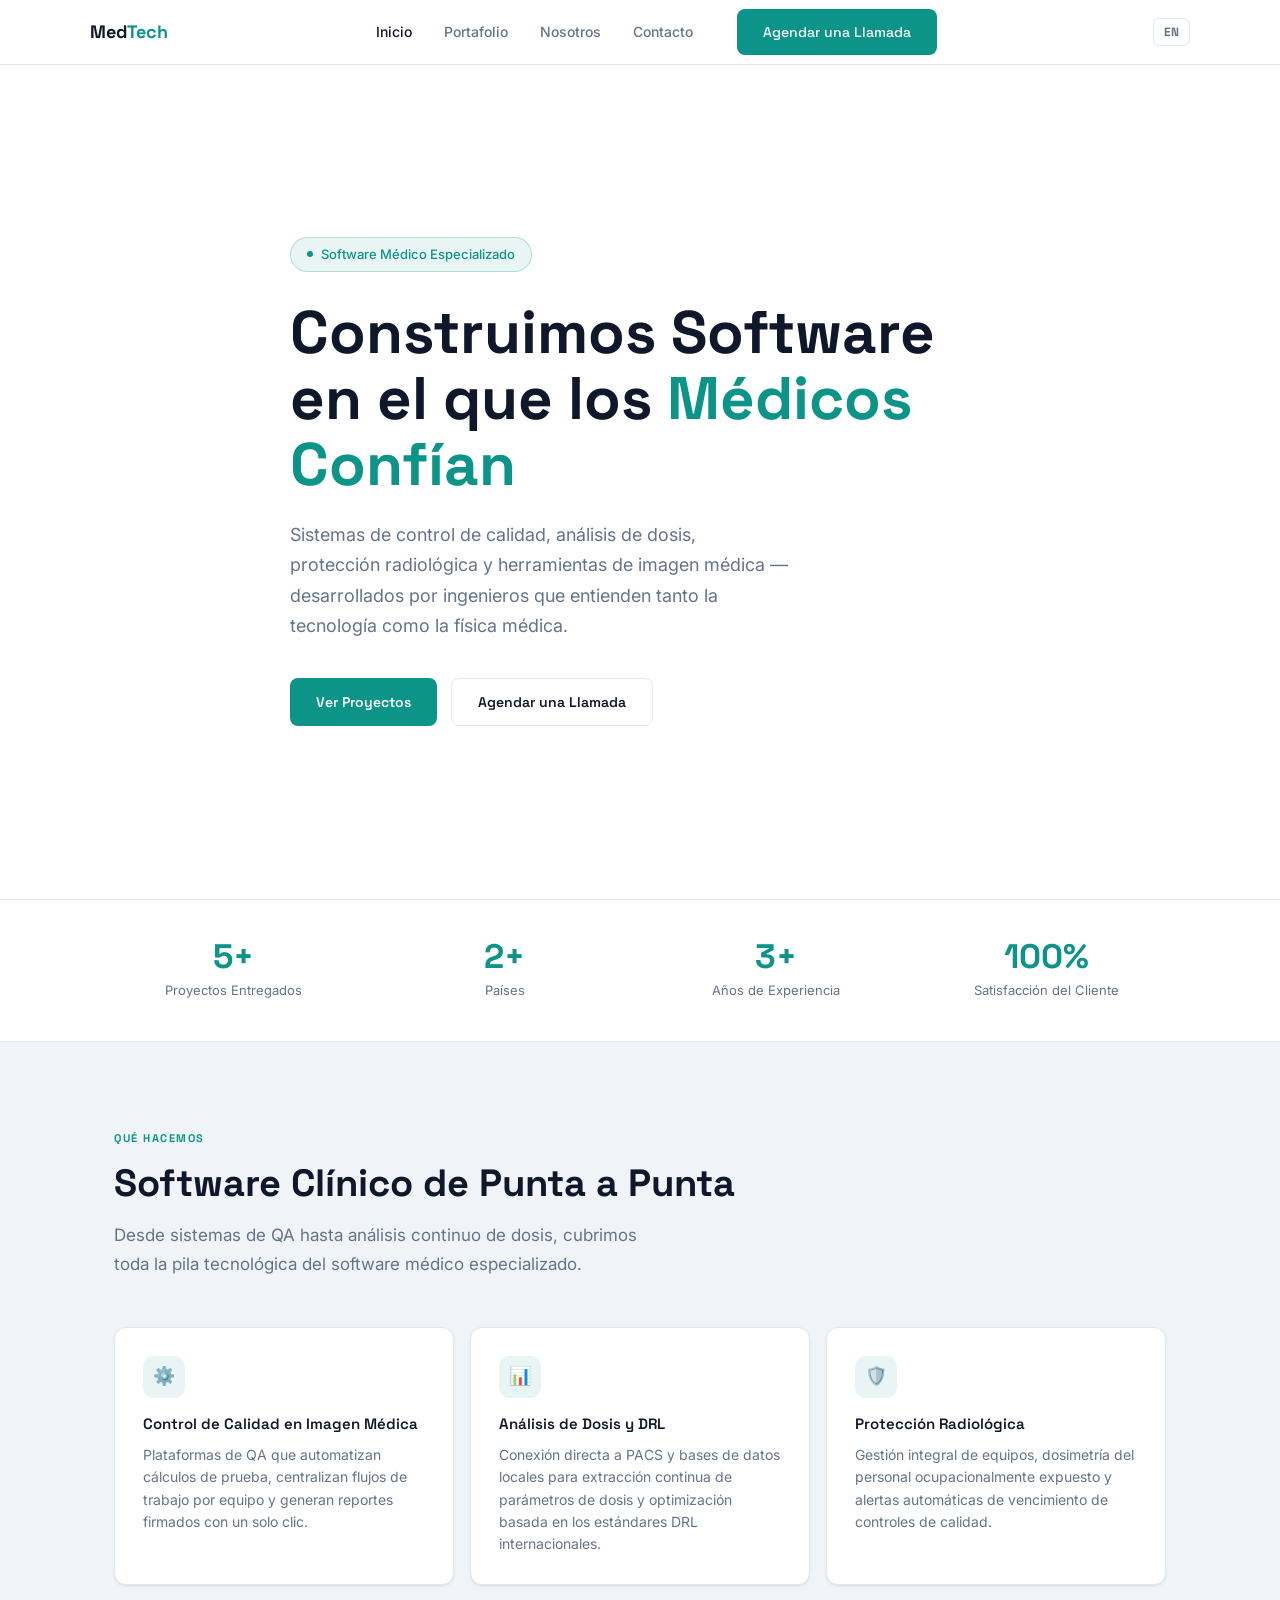
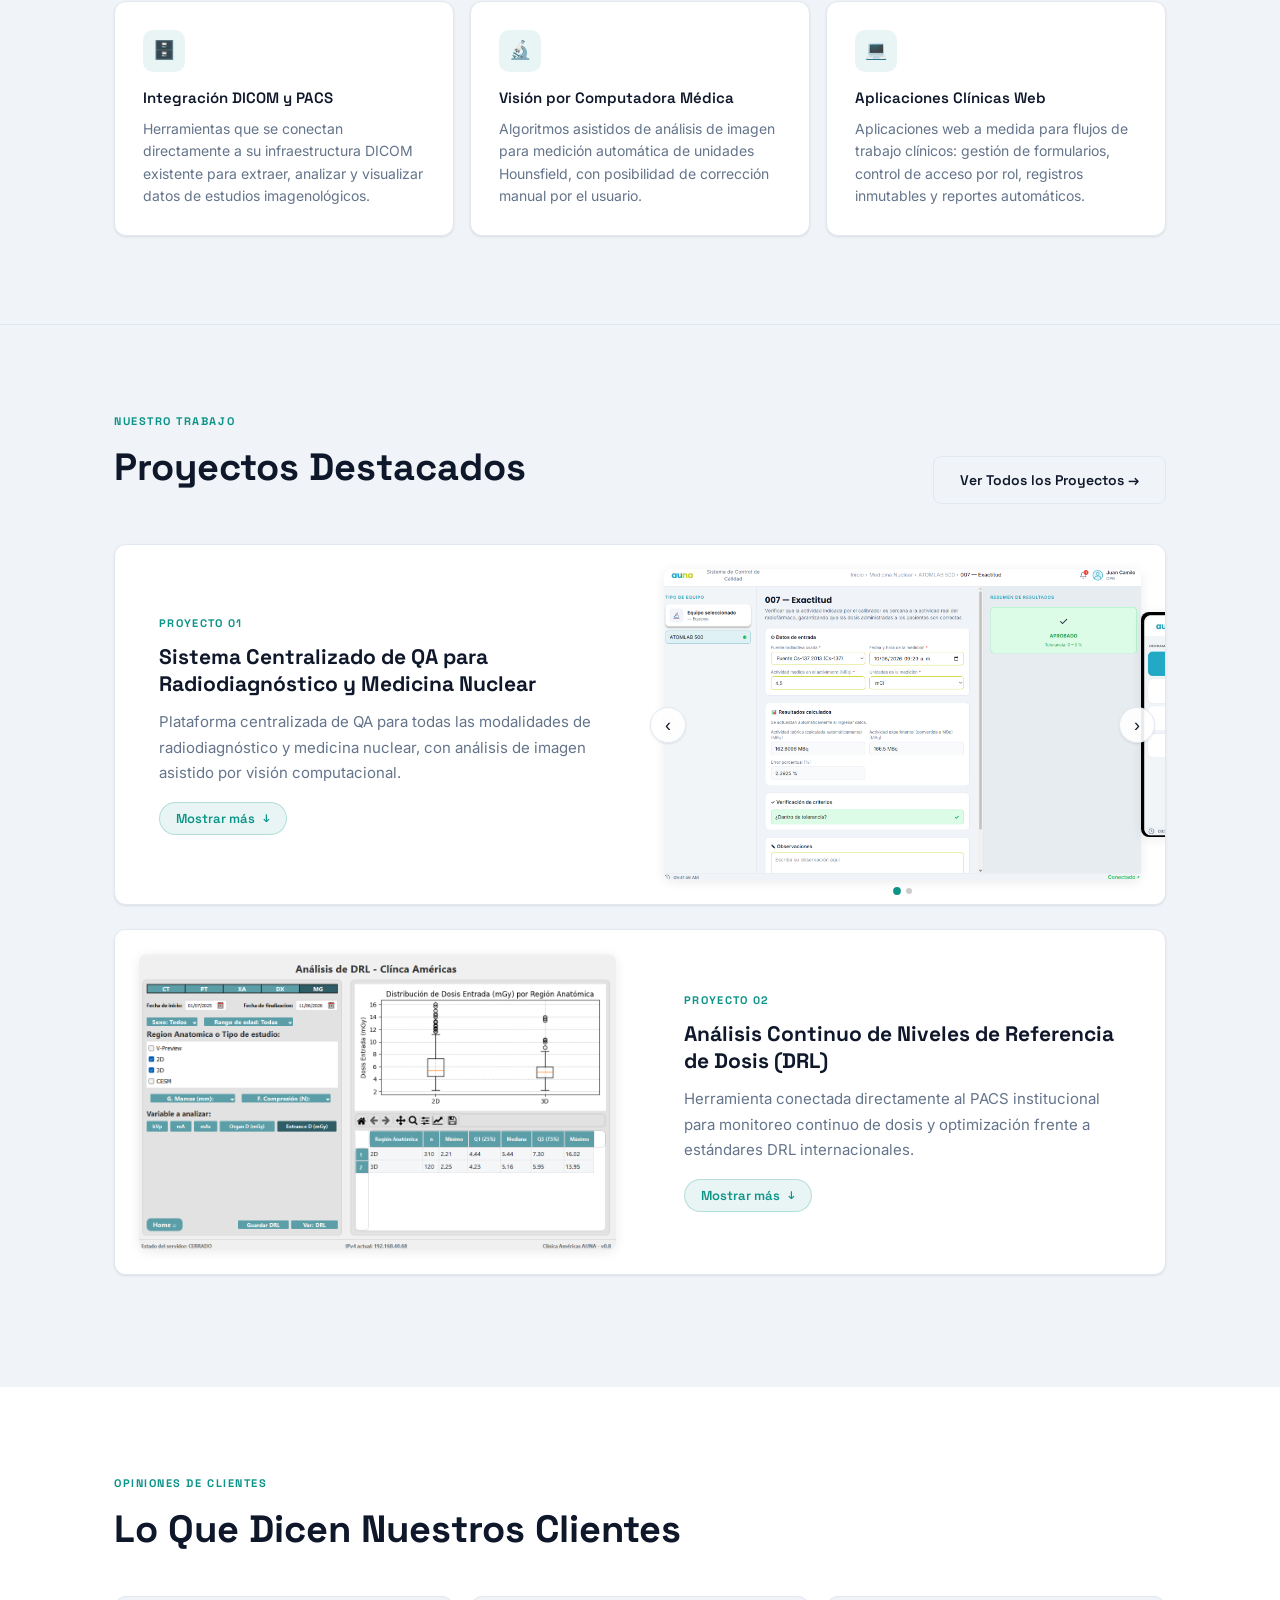
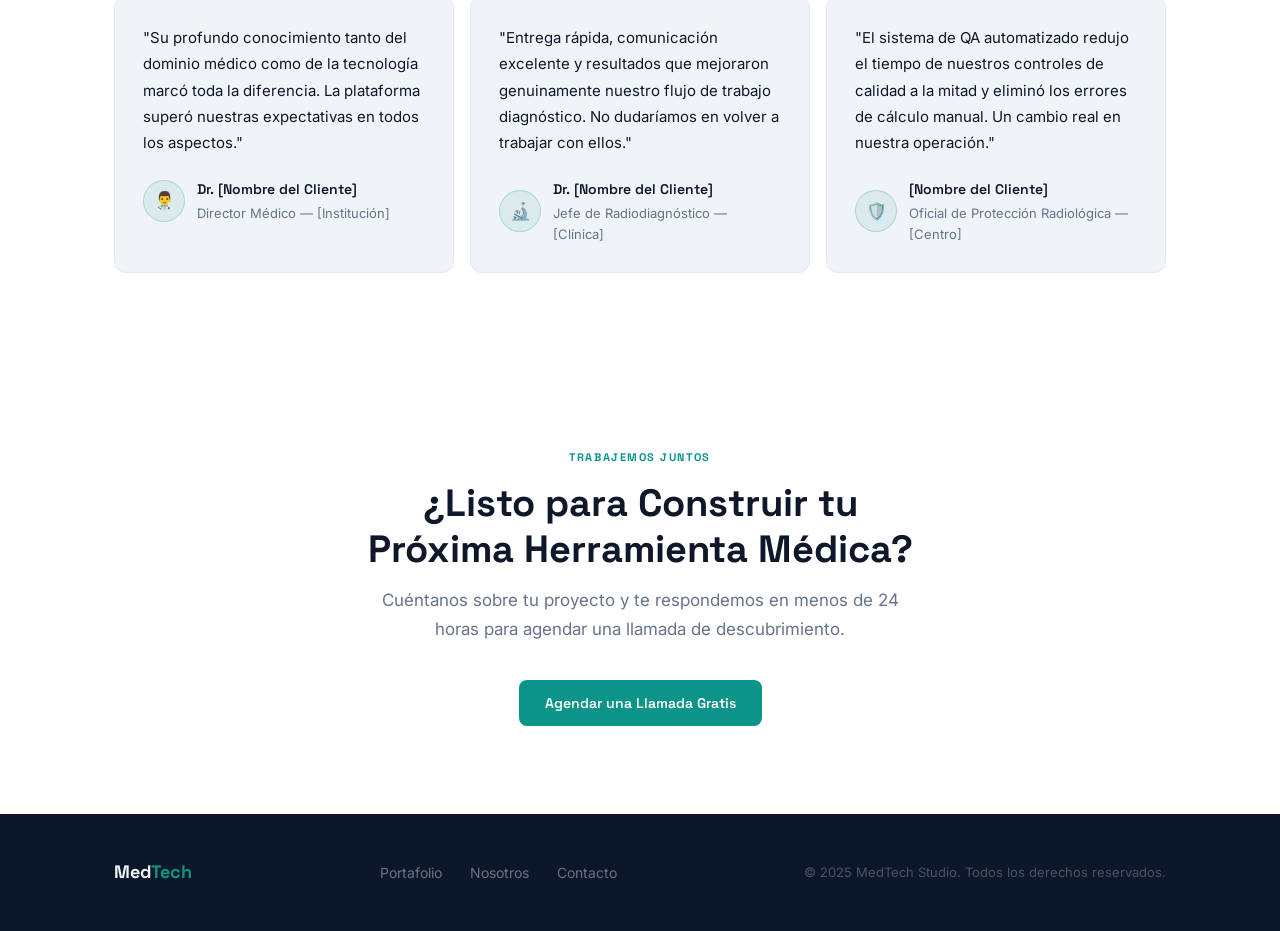
==== commit 385c0521: "about page, clean translations, fix button, fix image names" ====
--- a/index.html
+++ b/index.html
@@ -16,6 +16,7 @@
       <ul class="nav-links" id="navLinks">
         <li><a href="index.html" class="active" data-i18n="nav.home">Inicio</a></li>
         <li><a href="portfolio.html" data-i18n="nav.portfolio">Portafolio</a></li>
+        <li><a href="about.html" data-i18n="nav.about">Nosotros</a></li>
         <li><a href="contact.html" data-i18n="nav.contact">Contacto</a></li>
         <li class="nav-cta"><a href="contact.html" class="btn btn-primary" data-i18n="nav.cta">Agendar una Llamada</a></li>
       </ul>
@@ -232,7 +233,8 @@
         <span class="nav-logo">Med<span style="color:var(--accent)">Tech</span></span>
         <ul class="footer-links">
           <li><a href="portfolio.html" data-i18n="nav.portfolio">Portafolio</a></li>
-          <li><a href="contact.html" data-i18n="nav.contact">Contacto</a></li>
+          <li><a href="about.html" data-i18n="nav.about">Nosotros</a></li>
+        <li><a href="contact.html" data-i18n="nav.contact">Contacto</a></li>
         </ul>
         <p class="footer-copy" data-i18n="footer.copy">© 2025 MedTech Studio. Todos los derechos reservados.</p>
       </div>
--- a/css/styles.css
+++ b/css/styles.css
@@ -33,8 +33,8 @@
 .divider { border: none; border-top: 1px solid var(--border); }
 
 .btn { display: inline-flex; align-items: center; gap: 8px; padding: 12px 26px; border-radius: 8px; font-family: var(--font-display); font-size: 14px; font-weight: 600; cursor: pointer; transition: var(--transition); border: none; }
-.btn-primary { background: var(--accent); color: #fff; }
-.btn-primary:hover { background: var(--accent-hover); }
+.btn.btn-primary { background: var(--accent); color: #ffffff; }
+.btn.btn-primary:hover { background: var(--accent-hover); color: #ffffff; }
 .btn-ghost { background: transparent; color: var(--text); border: 1.5px solid var(--border); }
 .btn-ghost:hover { border-color: var(--accent); color: var(--accent); }
 
@@ -95,8 +95,6 @@
 .project-card.reverse .project-header { order: 2; }
 .project-card.reverse .project-img,
 .project-card.reverse .slider { order: 1; }
-.project-card.reverse .project-img,
-.project-card.reverse .slider { border-left: none; border-right: 1px solid var(--border); }
 
 .project-header {
   padding: 40px 44px;
@@ -123,9 +121,8 @@
 .project-img {
   overflow: hidden;
   position: relative;
-  border-left: 1px solid var(--border);
-  background: var(--bg);
-  padding: 28px;
+  background: var(--bg-card);
+  padding: 24px;
   display: flex;
   align-items: center;
   justify-content: center;
@@ -136,13 +133,13 @@
   display: block;
   object-fit: contain;
   border-radius: 8px;
+  box-shadow: 0 2px 12px rgba(0,0,0,0.08);
 }
 
 /* Slider con imagen completa */
 .slider {
-  border-left: 1px solid var(--border);
-  background: var(--bg);
-  padding: 28px;
+  background: var(--bg-card);
+  padding: 24px;
 }
 .slider-track { display: flex; transition: transform 0.4s ease; align-items: center; }
 .slider-track img {
@@ -153,6 +150,7 @@
   object-fit: contain;
   display: block;
   border-radius: 8px;
+  box-shadow: 0 2px 12px rgba(0,0,0,0.08);
 }
 
 .project-tags { display: none; }
@@ -214,8 +212,8 @@
   .project-card { grid-template-columns: 1fr; }
   .project-card.reverse .project-header { order: 1; }
   .project-card.reverse .project-img,
-  .project-card.reverse .slider { order: 2; border-right: none; }
-  .project-img, .slider { border-left: none; border-top: 1px solid var(--border); padding: 20px; }
+  .project-card.reverse .slider { order: 2; }
+  .project-img, .slider { padding: 16px; }
   .project-header { padding: 28px 24px; }
   .contact-grid { grid-template-columns: 1fr; gap: 36px; }
 }
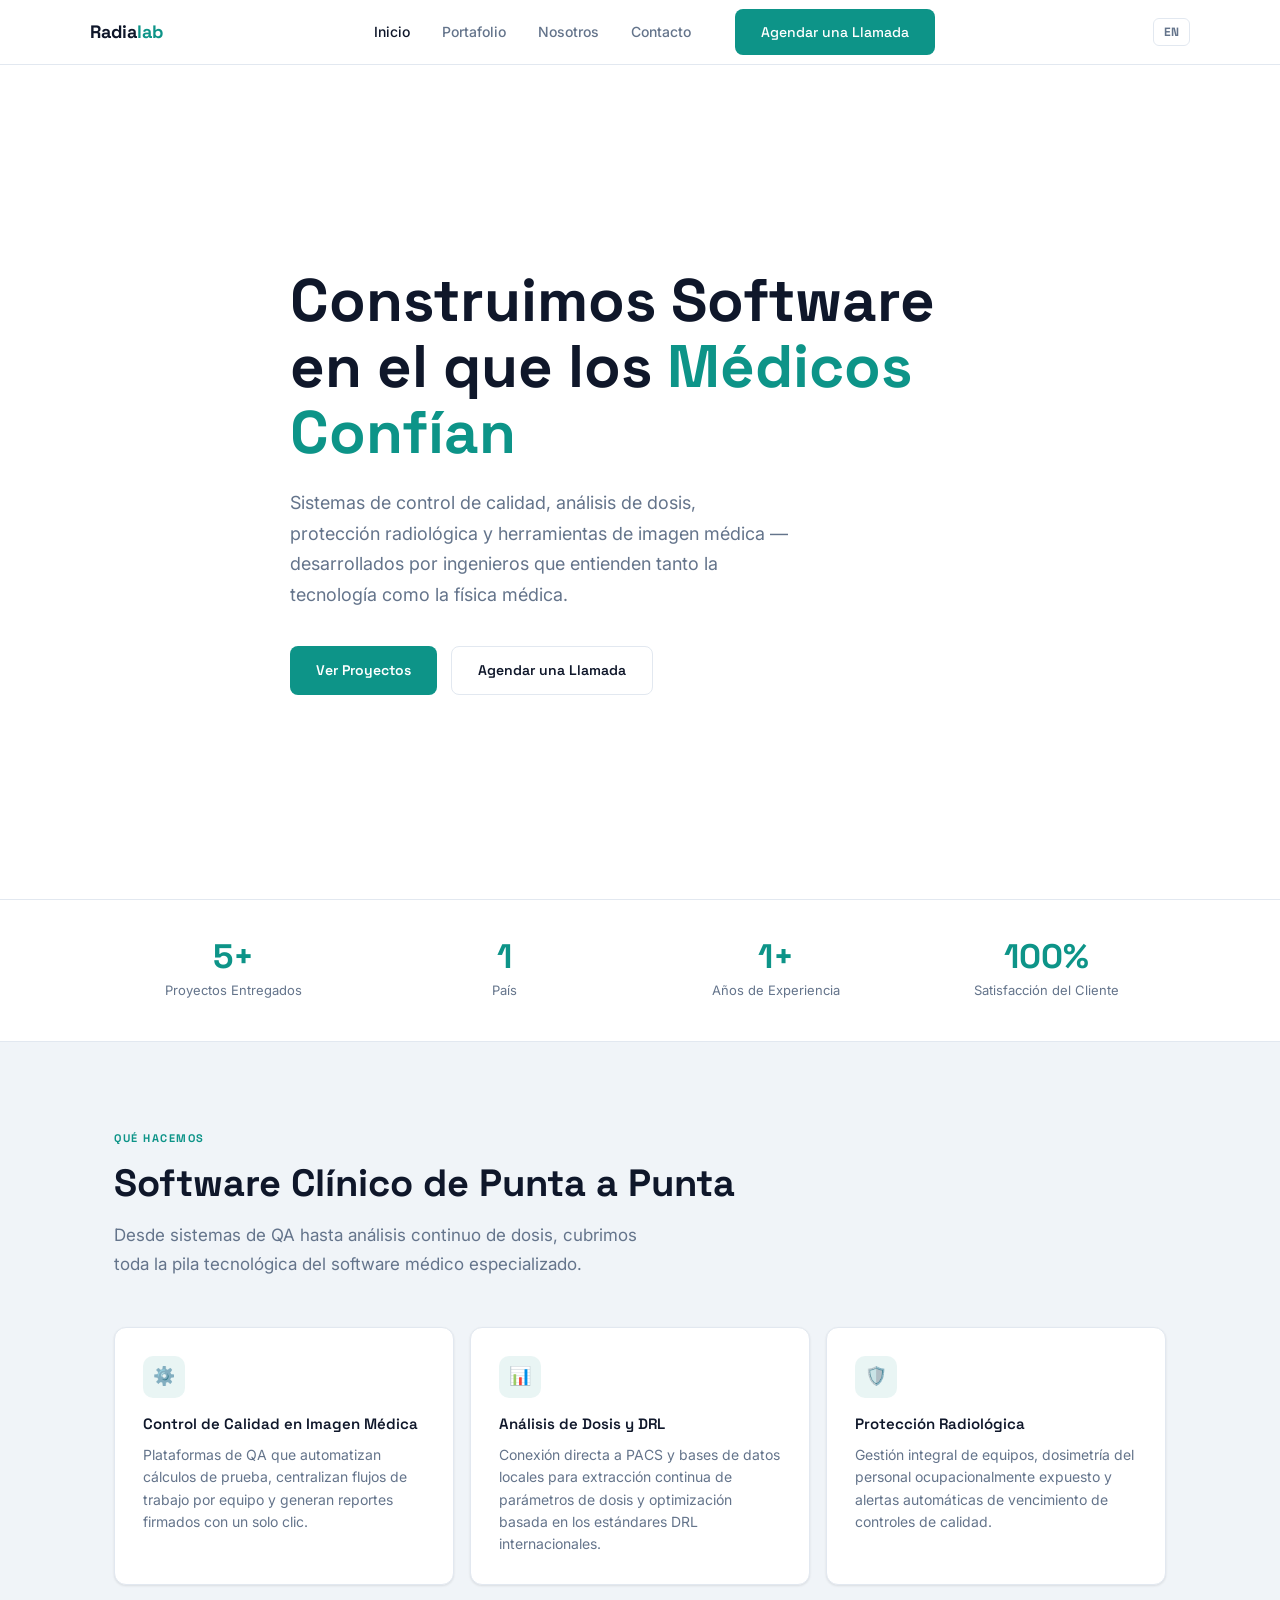
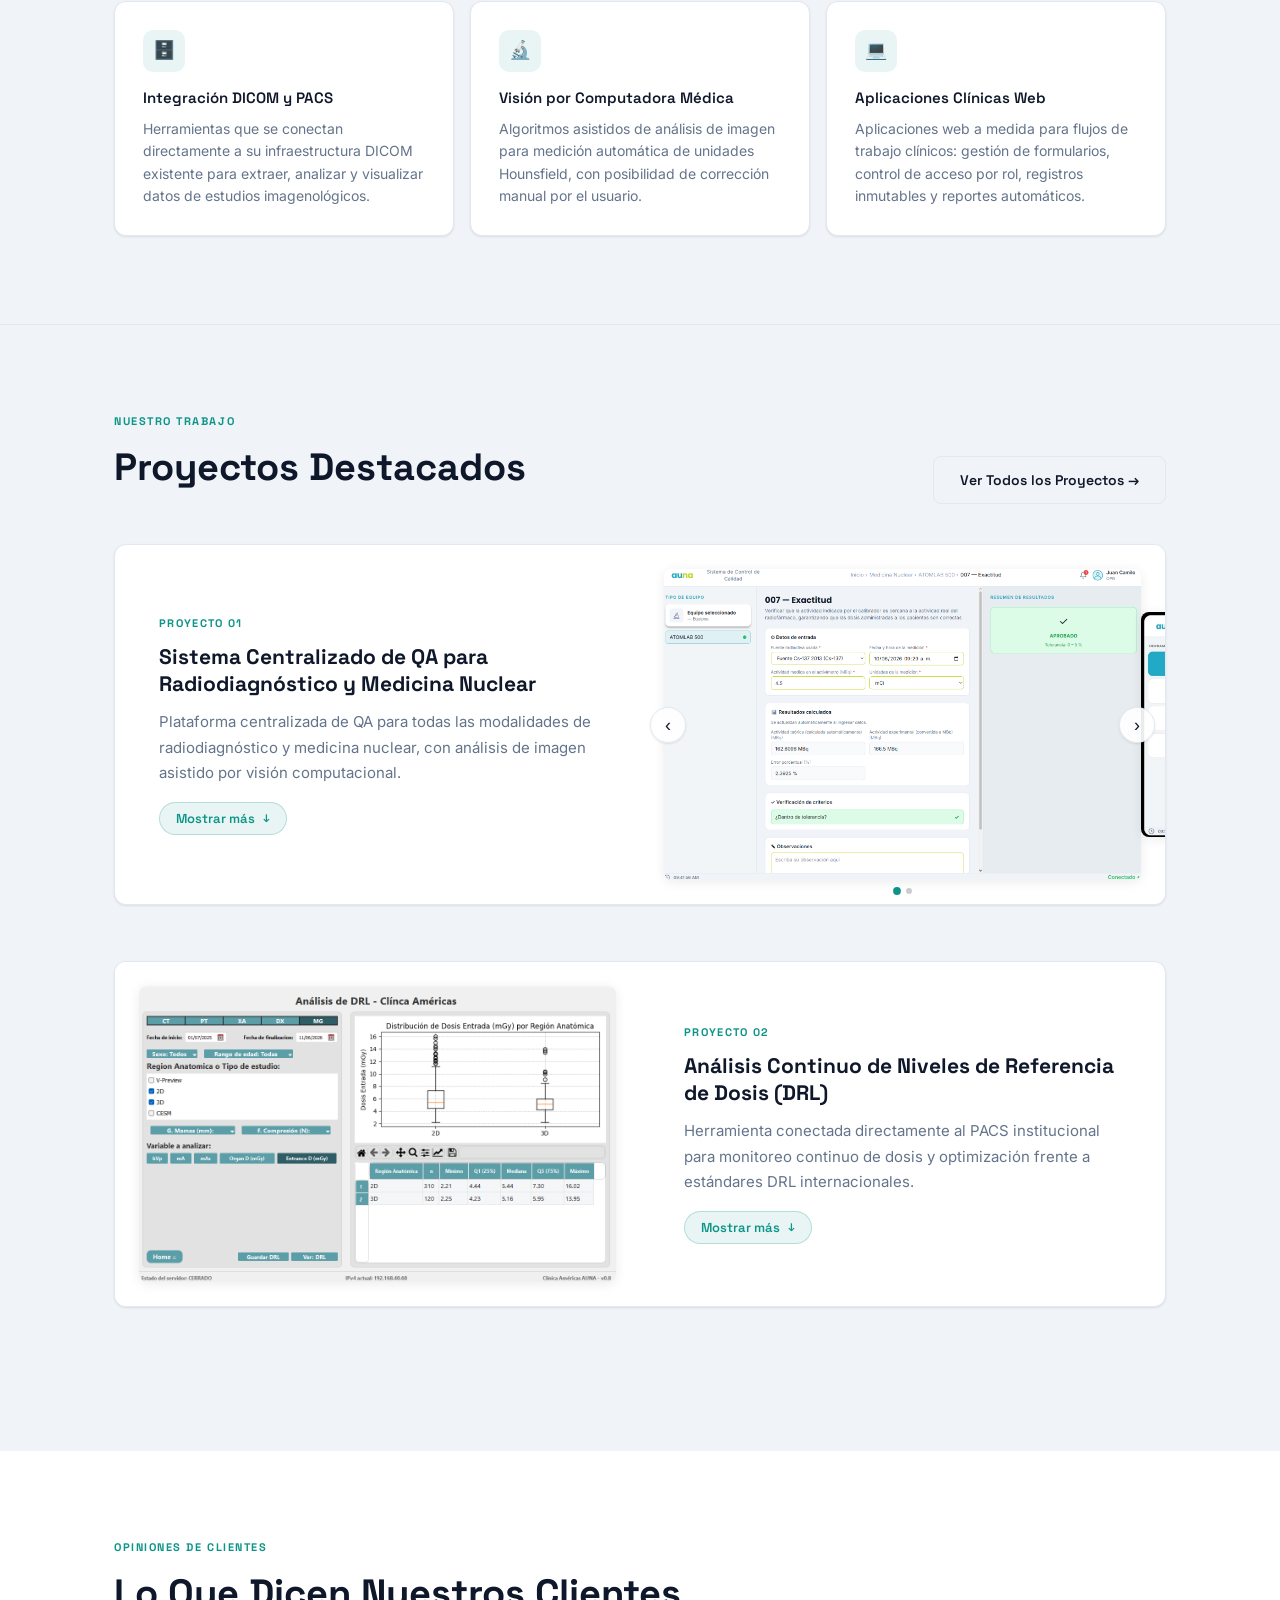
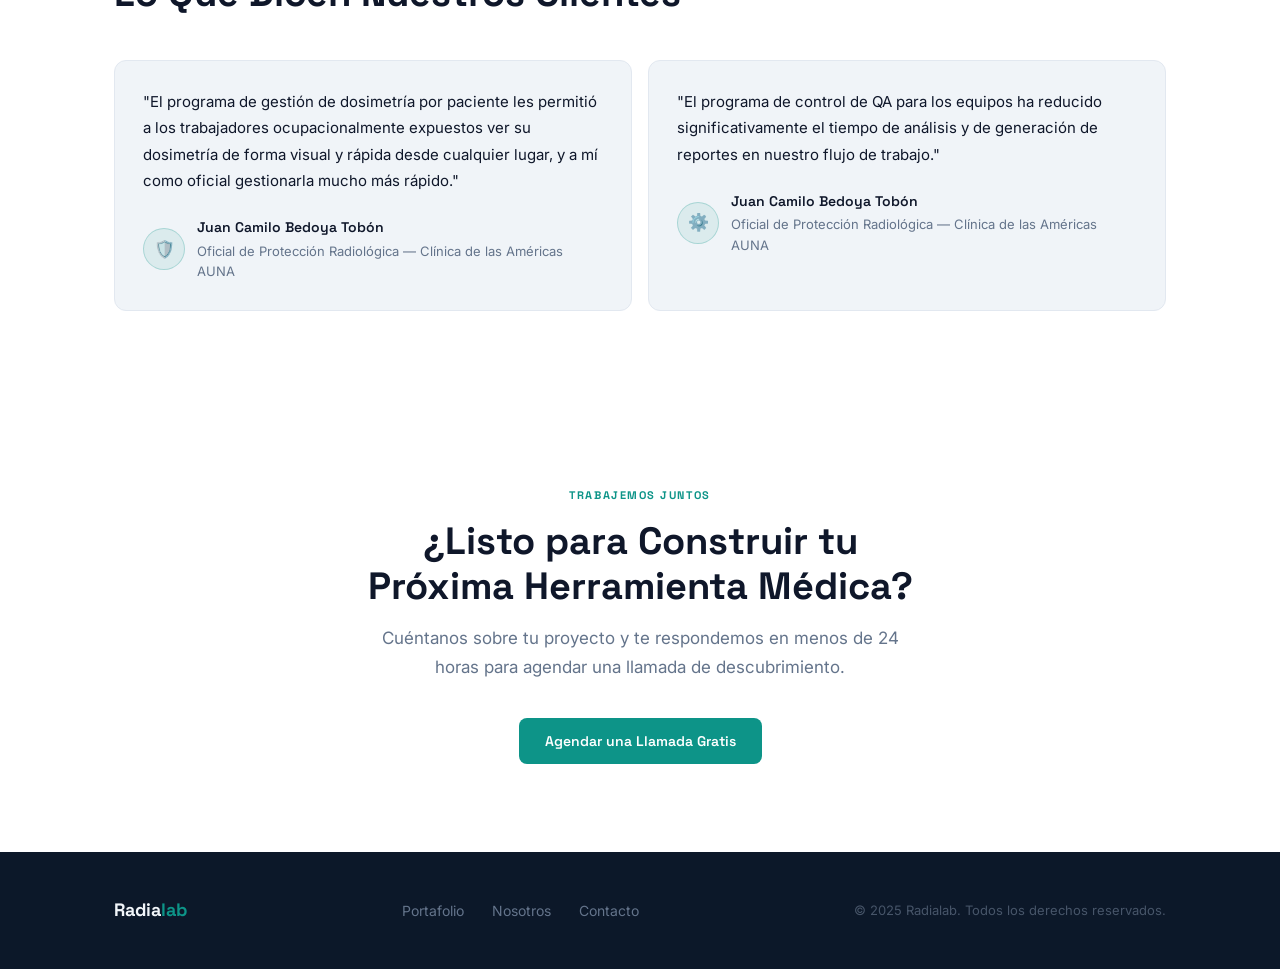
==== commit e9c732b1: "cambio de nombre arreglo dominio y forms" ====
--- a/index.html
+++ b/index.html
@@ -3,7 +3,7 @@
 <head>
   <meta charset="UTF-8" />
   <meta name="viewport" content="width=device-width, initial-scale=1.0" />
-  <title>MedTech Studio — Software Médico Especializado</title>
+  <title>Radialab — Software Médico Especializado</title>
   <meta name="description" content="Sistemas de QA, análisis de dosis, protección radiológica y herramientas de imagen médica a medida." />
   <link rel="stylesheet" href="css/styles.css" />
 </head>
@@ -12,7 +12,7 @@
   <!-- NAV -->
   <nav class="nav" id="nav">
     <div class="nav-inner">
-      <a class="nav-logo" href="index.html">Med<span>Tech</span></a>
+      <a class="nav-logo" href="index.html">Radia<span>lab</span></a>
       <ul class="nav-links" id="navLinks">
         <li><a href="index.html" class="active" data-i18n="nav.home">Inicio</a></li>
         <li><a href="portfolio.html" data-i18n="nav.portfolio">Portafolio</a></li>
@@ -33,9 +33,8 @@
 
     <div class="container">
       <div class="hero-content">
-        <div class="hero-eyebrow" data-i18n="hero.eyebrow">Software Médico Especializado</div>
         <h1 data-i18n-html="hero.title">Construimos Software<br>en el que los <em>Médicos Confían</em></h1>
-        <p class="hero-sub" data-i18n="hero.sub">Sistemas de control de calidad, análisis de dosis, protección radiológica y herramientas de imagen médica — desarrollados por ingenieros que entienden tanto la tecnología como la física médica.</p>
+        <p class="hero-sub" data-i18n="hero.sub">Sistemas de control de calidad, análisis de dosis, protección radiológica y herramientas de imagen médica desarrollados por ingenieros que entienden tanto la tecnología como la física médica.</p>
         <div class="hero-actions">
           <a href="portfolio.html" class="btn btn-primary" data-i18n="hero.btn1">Ver Proyectos</a>
           <a href="contact.html" class="btn btn-ghost" data-i18n="hero.btn2">Agendar una Llamada</a>
@@ -53,11 +52,11 @@
           <div class="stat-label" data-i18n="stats.projects.label">Proyectos Entregados</div>
         </div>
         <div>
-          <div class="stat-number">2+</div>
-          <div class="stat-label" data-i18n="stats.countries.label">Países</div>
-        </div>
-        <div>
-          <div class="stat-number">3+</div>
+          <div class="stat-number">1</div>
+          <div class="stat-label" data-i18n="stats.countries.label">País</div>
+        </div>
+        <div>
+          <div class="stat-number">1+</div>
           <div class="stat-label" data-i18n="stats.experience.label">Años de Experiencia</div>
         </div>
         <div>
@@ -183,32 +182,22 @@
 
       <div class="testimonials-grid">
         <div class="testimonial-card">
-          <p class="testimonial-quote" data-i18n="t1.quote">"Su profundo conocimiento tanto del dominio médico como de la tecnología marcó toda la diferencia."</p>
-          <div class="testimonial-author">
-            <div class="author-avatar">👨‍⚕️</div>
-            <div>
-              <div class="author-name" data-i18n="t1.name">Dr. [Nombre del Cliente]</div>
-              <div class="author-role" data-i18n="t1.role">Director Médico — [Institución]</div>
-            </div>
-          </div>
-        </div>
-        <div class="testimonial-card">
-          <p class="testimonial-quote" data-i18n="t2.quote">"Entrega rápida, comunicación excelente y resultados que mejoraron genuinamente nuestro flujo de trabajo."</p>
-          <div class="testimonial-author">
-            <div class="author-avatar">🔬</div>
-            <div>
-              <div class="author-name" data-i18n="t2.name">Dr. [Nombre del Cliente]</div>
-              <div class="author-role" data-i18n="t2.role">Jefe de Radiodiagnóstico — [Clínica]</div>
-            </div>
-          </div>
-        </div>
-        <div class="testimonial-card">
-          <p class="testimonial-quote" data-i18n="t3.quote">"El sistema de QA automatizado redujo el tiempo de nuestros controles de calidad a la mitad."</p>
+          <p class="testimonial-quote" data-i18n="t1.quote">"El programa de gestión de dosimetría por paciente les permitió a los trabajadores ocupacionalmente expuestos ver su dosimetría de forma visual y rápida desde cualquier lugar, y a mí como oficial gestionarla mucho más rápido."</p>
           <div class="testimonial-author">
             <div class="author-avatar">🛡️</div>
             <div>
-              <div class="author-name" data-i18n="t3.name">[Nombre del Cliente]</div>
-              <div class="author-role" data-i18n="t3.role">Oficial de Protección Radiológica — [Centro]</div>
+              <div class="author-name" data-i18n="t1.name">Juan Camilo Bedoya Tobón</div>
+              <div class="author-role" data-i18n="t1.role">Oficial de Protección Radiológica — Clínica de las Américas AUNA</div>
+            </div>
+          </div>
+        </div>
+        <div class="testimonial-card">
+          <p class="testimonial-quote" data-i18n="t2.quote">"El programa de control de QA para los equipos ha reducido significativamente el tiempo de análisis y de generación de reportes en nuestro flujo de trabajo."</p>
+          <div class="testimonial-author">
+            <div class="author-avatar">⚙️</div>
+            <div>
+              <div class="author-name" data-i18n="t2.name">Juan Camilo Bedoya Tobón</div>
+              <div class="author-role" data-i18n="t2.role">Oficial de Protección Radiológica — Clínica de las Américas AUNA</div>
             </div>
           </div>
         </div>
@@ -230,13 +219,13 @@
   <footer class="footer">
     <div class="container">
       <div class="footer-inner">
-        <span class="nav-logo">Med<span style="color:var(--accent)">Tech</span></span>
+        <span class="nav-logo">Radia<span style="color:var(--accent)">lab</span></span>
         <ul class="footer-links">
           <li><a href="portfolio.html" data-i18n="nav.portfolio">Portafolio</a></li>
           <li><a href="about.html" data-i18n="nav.about">Nosotros</a></li>
         <li><a href="contact.html" data-i18n="nav.contact">Contacto</a></li>
         </ul>
-        <p class="footer-copy" data-i18n="footer.copy">© 2025 MedTech Studio. Todos los derechos reservados.</p>
+        <p class="footer-copy" data-i18n="footer.copy">© 2025 Radialab. Todos los derechos reservados.</p>
       </div>
     </div>
   </footer>
--- a/css/styles.css
+++ b/css/styles.css
@@ -82,7 +82,7 @@
   border: 1px solid var(--border);
   border-radius: var(--radius);
   overflow: hidden;
-  margin-bottom: 24px;
+  margin-bottom: 56px;
   display: grid;
   grid-template-columns: 1fr 1fr;
   align-items: center;
